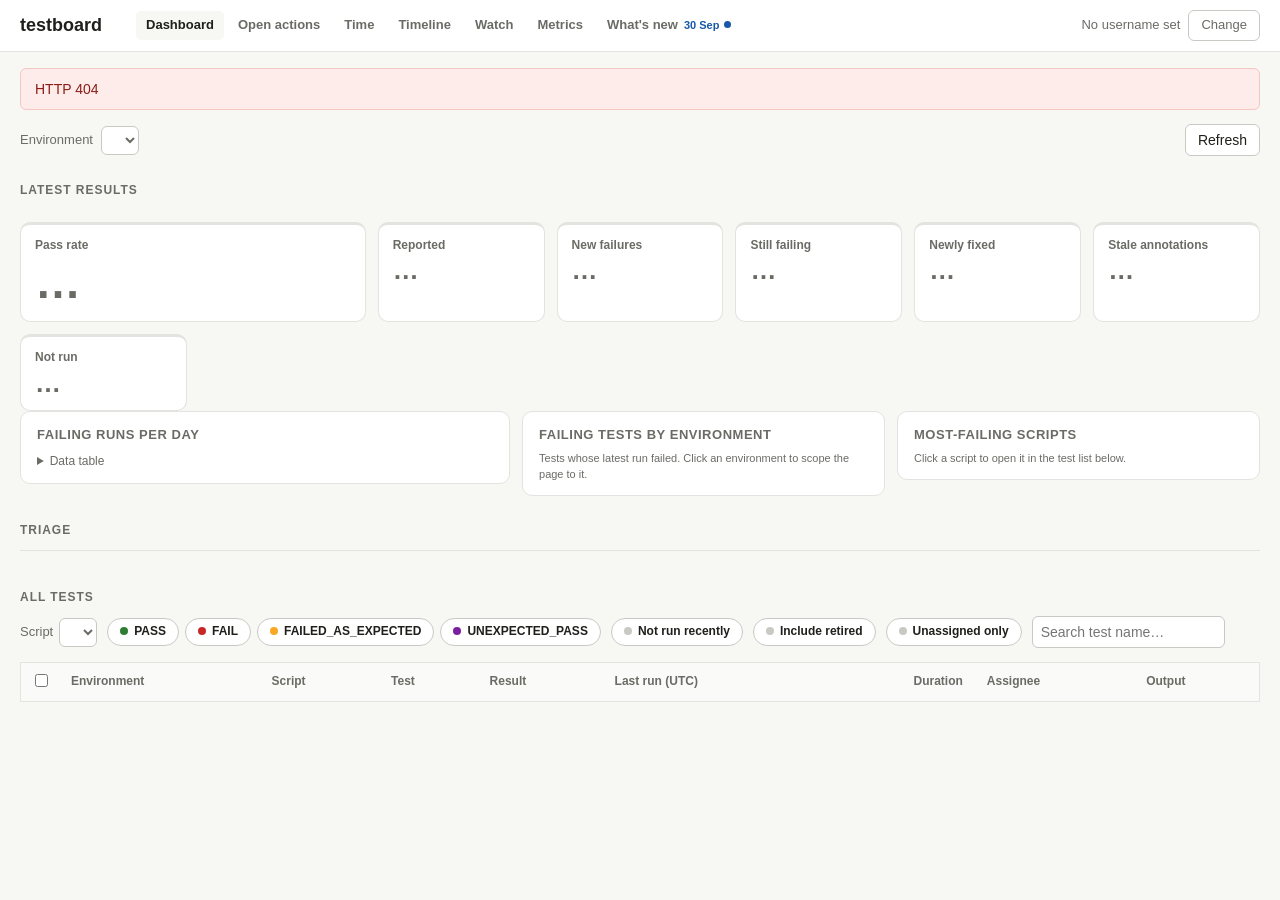
==== static/index.html @ cab3a3a9 "WP-38, part 2: each section of the home page fills in when its own request lands The user, watching " ====
<!DOCTYPE html>
<html lang="en">
<head>
  <meta charset="utf-8">
  <meta name="viewport" content="width=device-width, initial-scale=1">
  <title>testboard — dashboard</title>
  <link rel="icon" href="data:image/svg+xml,%3Csvg%20xmlns='http://www.w3.org/2000/svg'%20viewBox='0%200%2016%2016'%3E%3Crect%20width='16'%20height='16'%20rx='3'%20fill='%232e7d32'/%3E%3Cpath%20d='M4%208.5l3%203%205-6'%20stroke='%23fff'%20stroke-width='2'%20fill='none'%20stroke-linecap='round'%20stroke-linejoin='round'/%3E%3C/svg%3E">
  <link rel="stylesheet" href="style.css">
  <!-- WP-38: every module this page will import, named up
       front so the browser fetches them all at once instead
       of discovering each level as the one before it parses.
       Kept equal to the import graph by
       tests/test_frontend_calls.py::ModulePreloadTest. -->
  <link rel="modulepreload" href="app.js">
  <link rel="modulepreload" href="products.js">
  <link rel="modulepreload" href="streams.js">
  <link rel="modulepreload" href="buildadmin.js">
  <link rel="modulepreload" href="nav.js">
  <link rel="modulepreload" href="api.js">
  <link rel="modulepreload" href="charts.js">
  <link rel="modulepreload" href="compare.js">
  <link rel="modulepreload" href="review.js">
  <link rel="modulepreload" href="selection.js">
  <link rel="modulepreload" href="sorting.js">
  <link rel="modulepreload" href="urls.js">
</head>
<body class="home">
  <header class="site-header">
    <a class="brand" href="index.html">testboard</a>
    <nav class="site-nav">
      <a href="index.html" aria-current="page">Dashboard</a>
      <a href="actions.html">Open actions</a>
      <a href="time.html">Time</a>
      <a href="timeline.html">Timeline</a>
      <a href="watch.html">Watch</a>
      <a href="metrics.html">Metrics</a>
      <a id="nav-whatsnew" href="whatsnew.html">What's new</a>
    </nav>
    <span id="product-switcher" class="product-switcher" data-host-managed
          hidden></span>
    <div id="user-widget" class="user-widget"></div>
  </header>

  <main class="wide">
    <div id="error-banner" class="error-banner" role="alert" hidden></div>

    <!-- Only visible when this page was opened ?stream=<id> (WP-21,
         docs/STREAMS_PLAN.md §3.6) -- absent from the DOM's visible state
         on every mainline visit. -->
    <div id="branch-band" class="branch-band" hidden>
      <span id="branch-band-text"></span>
      <a id="branch-band-back" href="index.html">Back to mainline</a>
    </div>

    <!-- WP-23 (docs/STREAMS_PLAN.md §5.2), un-gated by WP-31: the
         two-tab header for EVERY stream-scoped load (?stream=<id>) --
         app.js's initBranchDashboard() shows it unconditionally there,
         and it stays hidden only when this page is not stream-scoped
         at all. Both tabs always exist; only the DEFAULT selection
         depends on the build's own cadence (or on the URL carrying
         browse filters), and that rule is stated in the caption below
         it, from data. -->
    <div id="branch-tabs" class="tab-row" role="tablist"
         aria-label="Build dashboard view" hidden>
      <button id="branch-tab-own" class="tab" type="button" role="tab">Its own results</button>
      <button id="branch-tab-diff" class="tab" type="button" role="tab">Difference from mainline</button>
    </div>
    <p id="branch-tab-caption" class="muted" hidden></p>

    <!-- F6 (docs/STREAMS_PLAN.md §5.2 "as built"): "Its own results" quick
         links into this branch's own Time/Timeline, populated by
         app.js's activateOwnResultsTab() — needs F7 (those pages could
         not read `stream=` before it). Hidden outright on mainline and
         on the "Difference from …" tab. -->
    <p id="branch-quick-links" class="muted" hidden></p>

    <!-- The one filter row: scopes every section below it. -->
    <section class="toolbar" aria-label="Scope">
      <label id="env-filter-field" class="toolbar-field">Environment
        <select id="filter-environment" aria-label="Environment filter"></select>
      </label>
      <!-- The Build picker (WP-21): hidden by streams.js itself unless
           the current product has at least one branch/build stream --
           the same "container.hidden = true" rule products.js follows
           for a single-product deployment. -->
      <span id="stream-picker" class="stream-picker" hidden></span>
      <span id="refreshed-at" class="muted toolbar-meta"></span>
      <button id="reload-btn" type="button">Refresh</button>
    </section>

    <p id="loading-state" class="empty-state">Loading…</p>

    <!-- ============ Latest results ============
         NOT hidden in the shipped markup (WP-38), unlike every section
         below it: the frame of the page -- its heading and the row of
         tiles, with placeholders -- is on screen the moment the HTML
         parses, before a script has loaded or a request been answered.
         renderStatus() replaces the placeholders in place; a build's
         page (?stream=) hides the whole section synchronously in
         app.js's init(), before its first request, so the frame shows
         there for the time it takes the script to run and no longer.
         The placeholder labels are the real tiles' labels, pinned to
         them by tests/test_frontend_calls.py::FirstPaintTest. The
         three sections below it ship visible for the same reason:
         each fills in when its OWN request lands -- the queue rows and
         the browse page usually before the headline -- and a section
         that appeared only then would push everything under it down.
         -->
    <section id="status-section" aria-labelledby="status-heading">
      <div class="section-head">
        <h2 id="status-heading" class="eyebrow">Latest results</h2>
        <span id="status-meta" class="muted"></span>
      </div>
      <!-- When each environment last reported. They run one after
           another, hours apart, so a single estate-wide figure is just
           the newest of them and says nothing about the one you are
           waiting on. -->
      <p id="env-updated" class="env-updated"></p>
      <div id="stat-tiles" class="tile-row">
        <div class="tile tile-hero tile-skeleton"><span class="tile-label">Pass rate</span><span class="tile-value">…</span></div>
        <div class="tile tile-skeleton"><span class="tile-label">Reported</span><span class="tile-value">…</span></div>
        <div class="tile tile-skeleton"><span class="tile-label">New failures</span><span class="tile-value">…</span></div>
        <div class="tile tile-skeleton"><span class="tile-label">Still failing</span><span class="tile-value">…</span></div>
        <div class="tile tile-skeleton"><span class="tile-label">Newly fixed</span><span class="tile-value">…</span></div>
        <div class="tile tile-skeleton"><span class="tile-label">Stale annotations</span><span class="tile-value">…</span></div>
        <div class="tile tile-skeleton"><span class="tile-label">Not run</span><span class="tile-value">…</span></div>
      </div>
    </section>

    <!-- ============ Charts ============ -->
    <section id="charts-section" aria-label="Charts">
      <div class="chart-grid">
        <div class="card">
          <!-- Per DAY, not per night: a suite can run more than once in
               a day, and this chart counts runs in a calendar day. Open a
               suite's page for its individual executions. -->
          <h3>Failing runs per day</h3>
          <div id="trend-chart"></div>
          <details>
            <summary>Data table</summary>
            <table class="data-table small">
              <thead>
                <tr>
                  <th>Day</th>
                  <th class="num">Failed</th>
                  <th class="num">Unexpected pass</th>
                  <th class="num">Runs</th>
                </tr>
              </thead>
              <tbody id="trend-table-body"></tbody>
            </table>
          </details>
        </div>
        <div class="card">
          <h3>Failing tests by environment</h3>
          <div id="env-chart"></div>
          <p id="env-chart-empty" class="empty-state" hidden>No failing tests. 🎉</p>
          <p class="chart-caption">Tests whose latest run failed. Click an environment to scope the page to it.</p>
        </div>
        <div class="card">
          <h3>Most-failing scripts</h3>
          <div id="scripts-chart"></div>
          <p id="scripts-chart-empty" class="empty-state" hidden>No failing scripts.</p>
          <p class="chart-caption">Click a script to open it in the test list below.</p>
        </div>
      </div>
    </section>

    <!-- ============ Triage queues ============ -->
    <section id="triage-section" aria-labelledby="triage-heading">
      <div class="section-head">
        <h2 id="triage-heading" class="eyebrow">Triage</h2>
        <span id="triage-meta" class="muted"></span>
      </div>
      <div id="queue-tabs" class="tab-row" role="tablist" aria-label="Triage queues"></div>
      <!-- Where every row in a queue has the SAME current result, it is
           stated once here instead of repeating a chip down the page.
           A column of identical values is noise, and noise is what made
           these tables misread in the first place. -->
      <p id="queue-result-note" class="queue-result-note" hidden></p>
      <div id="all-clear" class="all-clear" hidden>
        <span class="all-clear-mark" aria-hidden="true">✓</span>
        <div>
          <strong>All clear.</strong>
          <span class="muted">No new failures, nothing still failing, no stale annotations.</span>
        </div>
      </div>
      <div class="table-wrap">
        <table class="data-table" id="queue-table" hidden>
          <thead><tr id="queue-head-row"></tr></thead>
          <tbody id="queue-body"></tbody>
        </table>
      </div>
      <p id="queue-empty" class="empty-state" hidden></p>
      <p id="queue-cap-note" class="muted cap-note" hidden></p>
    </section>

    <!-- ============ All tests (browse) ============ -->
    <section id="browse-section" aria-labelledby="browse-heading">
      <div class="section-head">
        <h2 id="browse-heading" class="eyebrow">All tests</h2>
        <span id="browse-meta" class="muted"></span>
      </div>
      <div class="filter-row" aria-label="Test list filters">
        <label>Script
          <select id="filter-script"></select>
        </label>
        <div id="result-toggles" class="result-toggles" role="group" aria-label="Filter by result"></div>
        <button id="stale-toggle" class="toggle" type="button" aria-pressed="false">Not run recently</button>
        <button id="retired-toggle" class="toggle" type="button" aria-pressed="false">Include retired</button>
        <!-- F4 (docs/STREAMS_PLAN.md §5.2 "as built"): wired to the
             API's existing include_unassigned/assignee=  filters
             (unassigned=1 on the wire) -- no new endpoint. Doubles as
             the landing spot for a Watch card's "N unassigned failing"
             stat, via ?unassigned=1 read at load. -->
        <button id="unassigned-toggle" class="toggle" type="button" aria-pressed="false">Unassigned only</button>
        <input id="filter-q" type="search" placeholder="Search test name…" autocomplete="off" aria-label="Search test name">
      </div>
      <div class="table-wrap">
        <table class="data-table" id="dashboard-table">
          <thead>
            <tr>
              <th aria-sort="none"><button type="button" class="sort-btn" data-key="environment">Environment<span class="sort-arrow"></span></button></th>
              <th id="product-col-head" class="product-col" hidden>Product</th>
              <th aria-sort="none"><button type="button" class="sort-btn" data-key="script">Script<span class="sort-arrow"></span></button></th>
              <th aria-sort="none"><button type="button" class="sort-btn" data-key="test_name">Test<span class="sort-arrow"></span></button></th>
              <th aria-sort="none"><button type="button" class="sort-btn" data-key="result">Result<span class="sort-arrow"></span></button></th>
              <th aria-sort="none"><button type="button" class="sort-btn" data-key="start_time">Last run (UTC)<span class="sort-arrow"></span></button></th>
              <th aria-sort="none" class="num"><button type="button" class="sort-btn" data-key="duration">Duration<span class="sort-arrow"></span></button></th>
              <th aria-sort="none"><button type="button" class="sort-btn" data-key="assignee">Assignee<span class="sort-arrow"></span></button></th>
              <th>Output</th>
            </tr>
          </thead>
          <tbody id="dashboard-body"></tbody>
        </table>
      </div>
      <p id="empty-state" class="empty-state" hidden>No tests match the current filters.</p>
      <div class="browse-footer">
        <span id="browse-count" class="muted"></span>
        <!-- A column of identical values is noise: when the page is
             scoped to one product, the Product column is dropped and
             this line says so, rather than the absence reading as an
             oversight. -->
        <span id="browse-product-note" class="muted" hidden></span>
        <button id="show-more" type="button" hidden>Show more</button>
      </div>
    </section>

    <!-- ============ Branch/build delta view (WP-21) ============
         Swaps in for every section above when this page is opened
         ?stream=<id>; the sections above are hidden outright, not
         merely emptied — docs/STREAMS_PLAN.md §3.6 calls this a swap,
         not an addition. Hidden (and never fetched) on every mainline
         visit, which is what keeps this feature invisible there. -->
    <section id="delta-section" aria-labelledby="delta-heading" hidden>
      <div class="section-head">
        <h2 id="delta-heading" class="eyebrow">Compare to mainline</h2>
      </div>
      <!-- WP-22 (docs/STREAMS_PLAN.md §4.1): only shown when the scoped
           stream is kind 'build' -- a plain datalist combo, never a
           second navigation control for branches. Hidden by default so
           a branch-scoped page (or one predating this drop's code)
           shows zero visible change. -->
      <p id="compare-to-field" class="muted" hidden>
        <label for="compare-to-input">Compare to</label>
        <input id="compare-to-input" list="compare-to-options" type="text" />
        <datalist id="compare-to-options"></datalist>
      </p>
      <p id="delta-build-framing" class="muted" hidden></p>
      <!-- F5 (docs/STREAMS_PLAN.md §5.2 "as built"; restored WP-25,
           docs/ONE_KIND_PLAN.md fix round): a delta view compared
           against only ONE baseline at a time answers "is this RC
           good" incompletely -- this line names the OTHER canonical
           baseline too (predecessor build when viewing vs mainline,
           mainline when viewing vs a picked build). Lazy: filled in by
           a SECOND request after first paint, never blocks
           delta-tiles/delta-agree/etc. from showing. Hidden outright
           for mainline scope, or a build with no predecessor to name. -->
      <p id="delta-verdict" class="muted" hidden></p>
      <!-- WP-33: states the Environment filter in force on this tab, in
           words, from the server's own echo of what it applied. Hidden
           when the comparison is unfiltered. -->
      <p id="delta-environment-note" class="muted" hidden></p>
      <div id="delta-tiles" class="tile-row"></div>
      <p id="delta-agree" class="muted"></p>
      <p id="delta-coverage" class="muted"></p>
      <p id="delta-baseline" class="muted"></p>
      <!-- WP-23 (docs/STREAMS_PLAN.md §5.2): "of N failing here, M fail
           on <baseline> too" -- drift framing built from data, never a
           "commits behind" line (not knowable, not built). -->
      <p id="delta-drift" class="muted" hidden></p>
      <p id="delta-stale-warning" class="empty-state" hidden></p>
      <div id="delta-tabs" class="tab-row" role="tablist" aria-label="Comparison categories"></div>
      <!-- WP-35: how many of the rows listed have a comment posted
           from this build. Counted from the rows on the page. -->
      <p id="delta-commented" class="muted" hidden></p>
      <div class="table-wrap">
        <table class="data-table" id="delta-table">
          <thead>
            <tr>
              <th>Test</th>
              <th id="delta-col-baseline">Mainline</th>
              <th id="delta-col-stream">This build</th>
              <th id="delta-col-comment">Comment on this build</th>
              <th>Assignee</th>
              <th>Output</th>
            </tr>
          </thead>
          <tbody id="delta-body"></tbody>
        </table>
      </div>
      <p id="delta-empty" class="empty-state" hidden></p>
      <button id="delta-show-more" type="button" hidden>Show more</button>
    </section>

    <!-- ============ Delete a build's results (WP-34) ============
         Hidden in the shipped markup; buildadmin.js shows it only on a
         page opened ?stream=<id>, collapsed, and fetches nothing until
         it is opened. Below both of a build's tabs, on purpose: it is
         the last thing on the page, not one of the things the page is
         for. -->
    <details id="build-admin" class="charts-details build-admin" hidden>
      <summary class="charts-summary">Delete results from this build…</summary>
      <div class="build-admin-body">
        <p id="build-admin-intro" class="muted"></p>
        <div class="table-wrap">
          <table class="data-table small" id="build-admin-table" hidden>
            <thead>
              <tr>
                <th>Environment</th>
                <th>Tests</th>
                <th>Runs</th>
                <th>Last ran</th>
                <th></th>
              </tr>
            </thead>
            <tbody id="build-admin-rows"></tbody>
          </table>
        </div>
        <div id="build-admin-form" class="build-admin-form" hidden>
          <p id="build-admin-target" class="build-admin-target"></p>
          <p id="build-admin-consequence" class="muted"></p>
          <label class="build-admin-field">Why is this being deleted?
            <input id="build-admin-reason" type="text" autocomplete="off">
          </label>
          <label class="build-admin-field">
            <span id="build-admin-confirm-label"></span>
            <input id="build-admin-confirm" type="text" autocomplete="off"
                   spellcheck="false">
          </label>
          <div class="build-admin-actions">
            <button id="build-admin-delete" type="button"
                    class="build-admin-delete" disabled>Delete</button>
            <button id="build-admin-cancel" type="button">Cancel</button>
          </div>
        </div>
        <p id="build-admin-status" class="muted" role="status" hidden></p>
        <a id="build-admin-back" href="index.html" hidden>Back to mainline</a>
      </div>
    </details>
  </main>

  <script type="module" src="app.js"></script>
  <script type="module" src="products.js"></script>
  <script type="module" src="streams.js"></script>
  <script type="module" src="buildadmin.js"></script>
  <script type="module" src="nav.js"></script>
</body>
</html>
---- static/style.css ----
/* testboard — shared stylesheet. Clean light theme, system font stack, no external assets. */

:root {
  --c-pass: #2e7d32;
  --c-fail: #c62828;
  --c-fae: #f9a825;
  --c-up: #7b1fa2;
  --ink: #1f1f1c;
  --muted: #6b6b66;
  --border: #e3e3df;
  --surface: #f7f7f4;   /* page plane */
  --card: #ffffff;      /* card surface */
  --grid: #e5e4de;      /* hairline gridlines */
  --axis-ink: #8b8983;  /* axis tick text */
  --good-text: #1d6b21; /* delta-good text (darker than the pass mark) */
  --accent-link: #1758a8;
}

* { box-sizing: border-box; }

[hidden] { display: none !important; }

html, body {
  margin: 0;
  padding: 0;
}

body {
  font-family: -apple-system, BlinkMacSystemFont, "Segoe UI", Roboto,
    "Helvetica Neue", Arial, sans-serif;
  font-size: 14px;
  line-height: 1.45;
  color: var(--ink);
  background: var(--surface);
}

/* ---------- Header ---------- */

.site-header {
  display: flex;
  align-items: center;
  justify-content: space-between;
  gap: 16px;
  padding: 10px 20px;
  background: var(--card);
  border-bottom: 1px solid var(--border);
}

.brand {
  font-size: 18px;
  font-weight: 700;
  color: var(--ink);
  text-decoration: none;
}

.user-widget {
  display: flex;
  align-items: center;
  gap: 8px;
  color: var(--muted);
  font-size: 13px;
}

.user-widget strong { color: var(--ink); }

main {
  max-width: 1100px;
  margin: 0 auto;
  padding: 16px 20px 48px;
}

h1 { font-size: 22px; margin: 0 0 4px; }
h2 { font-size: 17px; margin: 28px 0 10px; }
h3 { font-size: 13px; margin: 0 0 6px; color: var(--muted); font-weight: 600; text-transform: uppercase; letter-spacing: 0.04em; }

.muted { color: var(--muted); }

a { color: #1758a8; }

/* ---------- Buttons & inputs ---------- */

button, select, input[type="search"], textarea {
  font: inherit;
  color: inherit;
}

button {
  background: var(--card);
  border: 1px solid #c9c9c4;
  border-radius: 6px;
  padding: 5px 12px;
  cursor: pointer;
}

button:hover { background: #f2f2ef; }

button.linkish {
  border: none;
  background: none;
  padding: 0;
  color: #1758a8;
  text-decoration: underline;
  cursor: pointer;
}

button.linkish:hover { background: none; color: #0d3f7c; }

/* The app's one primary-action button (Watchlist's "Add card" — the
   control that decides what gets added, not one that acts on
   something already on screen). Generic on purpose, same radius/
   padding as the plain `button` rule above, only the fill changes —
   but used on that one toolbar for now; a page full of blue buttons
   would drown the one that matters. */
button.btn-primary {
  background: var(--accent-link);
  border-color: var(--accent-link);
  color: #fff;
  font-weight: 600;
}

button.btn-primary:hover { background: #124a86; border-color: #124a86; }

select, input[type="search"], input[type="text"], textarea {
  background: var(--card);
  border: 1px solid #c9c9c4;
  border-radius: 6px;
  padding: 5px 8px;
  font: inherit;
}

textarea {
  width: 100%;
  min-height: 70px;
  resize: vertical;
}

/* ---------- Error banner & empty states ---------- */

.error-banner {
  background: #fdecea;
  color: #8c1d18;
  border: 1px solid #f5c6c2;
  border-radius: 6px;
  padding: 10px 14px;
  margin: 0 0 14px;
}

.empty-state {
  color: var(--muted);
  font-style: italic;
  padding: 14px 4px;
}

/* ---------- Summary chips ---------- */

.chip-row {
  display: flex;
  flex-wrap: wrap;
  gap: 8px;
  margin: 0 0 14px;
}

.chip {
  display: inline-block;
  border-radius: 999px;
  padding: 3px 12px;
  font-size: 12px;
  font-weight: 600;
  background: #ececea;
  color: var(--ink);
}

/* Result colors apply to chips and to active toggles only (marker classes elsewhere). */
.chip.result-pass,
.toggle.result-pass[aria-pressed="true"] { background: var(--c-pass); color: #fff; border-color: transparent; }

.chip.result-fail,
.toggle.result-fail[aria-pressed="true"] { background: var(--c-fail); color: #fff; border-color: transparent; }

.chip.result-failed-as-expected,
.toggle.result-failed-as-expected[aria-pressed="true"] { background: var(--c-fae); color: #3d2f00; border-color: transparent; }

.chip.result-unexpected-pass,
.toggle.result-unexpected-pass[aria-pressed="true"] { background: var(--c-up); color: #fff; border-color: transparent; }

/* ---------- Filters ---------- */

.filter-row {
  display: flex;
  flex-wrap: wrap;
  align-items: center;
  gap: 10px;
  margin: 0 0 14px;
}

.filter-row label {
  display: flex;
  align-items: center;
  gap: 6px;
  color: var(--muted);
  font-size: 13px;
}

.result-toggles {
  display: flex;
  flex-wrap: wrap;
  gap: 6px;
}

.toggle {
  border-radius: 999px;
  padding: 4px 12px;
  font-size: 12px;
  font-weight: 600;
}

.toggle::before {
  content: "";
  display: inline-block;
  width: 8px;
  height: 8px;
  border-radius: 50%;
  margin-right: 6px;
  background: #c9c9c4;
}

.toggle.result-pass::before { background: var(--c-pass); }
.toggle.result-fail::before { background: var(--c-fail); }
.toggle.result-failed-as-expected::before { background: var(--c-fae); }
.toggle.result-unexpected-pass::before { background: var(--c-up); }

.toggle[aria-pressed="true"]::before { background: rgba(255, 255, 255, 0.85); }
.toggle.result-failed-as-expected[aria-pressed="true"]::before { background: rgba(0, 0, 0, 0.45); }

/* ---------- Tables ---------- */

.table-wrap { overflow-x: auto; }

.data-table {
  width: 100%;
  border-collapse: collapse;
  background: var(--card);
  border: 1px solid var(--border);
  border-radius: 8px;
}

.data-table th,
.data-table td {
  text-align: left;
  padding: 8px 10px;
  border-bottom: 1px solid #efefec;
  white-space: nowrap;
}

.data-table td.wrap { white-space: normal; }

.data-table tbody tr:last-child td { border-bottom: none; }

.data-table tbody tr:hover { background: #f7f7f4; }

.data-table th {
  font-size: 12px;
  color: var(--muted);
  border-bottom: 1px solid var(--border);
  background: #fafaf8;
}

.data-table.small th, .data-table.small td { padding: 4px 8px; font-size: 12px; }

.data-table td.num, .data-table th.num { text-align: right; font-variant-numeric: tabular-nums; }

.sort-btn {
  border: none;
  background: none;
  padding: 0;
  font-size: 12px;
  font-weight: 600;
  color: var(--muted);
  cursor: pointer;
}

.sort-btn:hover { background: none; color: var(--ink); }

.sort-arrow { margin-left: 4px; color: var(--ink); }

/* Row accent: a thin colored inset on the latest-result rows. */
tr.result-pass { box-shadow: inset 3px 0 0 var(--c-pass); }
tr.result-fail { box-shadow: inset 3px 0 0 var(--c-fail); }
tr.result-failed-as-expected { box-shadow: inset 3px 0 0 var(--c-fae); }
tr.result-unexpected-pass { box-shadow: inset 3px 0 0 var(--c-up); }

/* ---------- Detail page ---------- */

.identity-line { margin: 0 0 8px; }

.assignee-box {
  display: flex;
  align-items: center;
  gap: 8px;
  margin: 10px 0;
}

.latest-run {
  display: flex;
  align-items: center;
  flex-wrap: wrap;
  gap: 8px;
  margin: 10px 0 0;
}

.cards {
  display: flex;
  flex-wrap: wrap;
  gap: 12px;
  margin: 0 0 12px;
}

.card {
  background: var(--card);
  border: 1px solid var(--border);
  border-radius: 8px;
  padding: 12px 16px;
  flex: 1 1 220px;
  min-width: 0;
}

.card .big {
  font-size: 20px;
  font-weight: 600;
  margin: 2px 0;
}

.chart-card { max-width: 460px; }

.chart-card svg {
  display: block;
  width: 100%;
  max-width: 400px;
  height: auto;
}

.chart-caption {
  font-size: 11px;
  color: var(--muted);
  margin: 6px 0 0;
}

details summary { cursor: pointer; color: var(--muted); font-size: 12px; margin-top: 8px; }

/* ---------- Run output ---------- */

pre.output {
  background: #f4f4f1;
  border: 1px solid var(--border);
  border-radius: 6px;
  padding: 10px 12px;
  margin: 6px 0;
  max-height: 420px;
  overflow: auto;
  white-space: pre-wrap;
  word-break: break-word;
  font-family: ui-monospace, SFMono-Regular, Consolas, "Liberation Mono", Menlo, monospace;
  font-size: 12px;
}

#load-more { margin: 12px 0; }

/* ---------- Comments ---------- */

.comment {
  border-bottom: 1px solid #efefec;
  padding: 10px 4px;
}

.comment-head { font-size: 12px; color: var(--muted); margin: 0 0 4px; }

.comment-head strong { color: var(--ink); }

.comment-body { white-space: pre-wrap; word-break: break-word; }

#comment-form { margin-top: 14px; max-width: 640px; }

#comment-form button { margin-top: 8px; }

/* ==================================================================
   Home screen (triage dashboard)
   ================================================================== */

main.wide { max-width: 1340px; }

/* On a wide monitor, stop capping the table pages at a width narrower
   than the screen. Long test names do not wrap (nowrap keeps a row one
   line), so Open actions overflowed into an internal scrollbar while
   several hundred pixels of desktop sat empty either side — the reader
   scrolls a table inside a page that has room for it.
   Written as a media query rather than min(): plain CSS3, and the
   target browsers are whatever is on the RHEL desktops. */
@media (min-width: 1500px) {
  main.wide { max-width: 96vw; }
}

.is-loading {
  opacity: 0.55;
  pointer-events: none;
  transition: opacity 0.15s ease;
}

/* ---------- Toolbar (the one filter row) ---------- */

.toolbar {
  display: flex;
  align-items: center;
  flex-wrap: wrap;
  gap: 12px;
  margin: 2px 0 18px;
}

.toolbar-field {
  display: flex;
  align-items: center;
  gap: 8px;
  color: var(--muted);
  font-size: 13px;
}

.toolbar-meta { margin-left: auto; font-size: 12px; }

/* ---------- Section headers ---------- */

.section-head {
  display: flex;
  align-items: baseline;
  gap: 12px;
  margin: 26px 0 10px;
}

.section-head .muted { font-size: 12px; }

h2.eyebrow {
  font-size: 12px;
  font-weight: 700;
  letter-spacing: 0.08em;
  text-transform: uppercase;
  color: var(--muted);
  margin: 0;
}

/* ---------- KPI tiles ---------- */

.tile-row {
  display: grid;
  grid-template-columns: repeat(auto-fit, minmax(150px, 1fr));
  gap: 12px;
  align-items: stretch;
}

.tile {
  display: flex;
  flex-direction: column;
  align-items: flex-start;
  gap: 2px;
  background: var(--card);
  border: 1px solid var(--border);
  border-top: 3px solid var(--border);
  border-radius: 10px;
  padding: 12px 14px 12px;
  min-width: 0;
  text-align: left;
  font: inherit;
  color: inherit;
}

button.tile { cursor: pointer; }

button.tile:hover {
  background: var(--card);
  border-color: #cfcec9;
  box-shadow: 0 2px 8px rgba(31, 31, 28, 0.07);
}

button.tile:focus-visible {
  outline: 2px solid var(--accent-link);
  outline-offset: 2px;
}

.tile-hero { grid-column: span 2; }

.tile-label {
  font-size: 12px;
  font-weight: 600;
  color: var(--muted);
}

.tile-value {
  font-size: 26px;
  font-weight: 650;
  line-height: 1.15;
  color: var(--ink);
}

.tile-hero .tile-value { font-size: 46px; font-weight: 700; }

.tile-sub { font-size: 12px; color: var(--muted); }

.tile-delta { font-size: 12px; font-weight: 600; margin-top: 2px; }

.delta-bad { color: var(--c-fail); }
.delta-good { color: var(--good-text); }
.delta-flat { color: var(--muted); }

/* Accent = the thin top border; values stay in ink. */
.tile.accent-fail { border-top-color: var(--c-fail); }
.tile.accent-fail-soft { border-top-color: #e39a9a; }
.tile.accent-pass { border-top-color: var(--c-pass); }
.tile.accent-up { border-top-color: var(--c-up); }
.tile.accent-warn { border-top-color: var(--c-fae); }
.tile.accent-zero { border-top-color: var(--border); }

/* The placeholders index.html ships in the tile row (WP-38): the frame
   of the page before its numbers arrive. Same size as the tiles that
   replace them, so nothing moves when they do. */
.tile-skeleton { border-top-color: var(--border); }
.tile-skeleton .tile-value { color: var(--muted); }

/* ---------- Chart cards ---------- */

.chart-grid {
  display: grid;
  grid-template-columns: repeat(auto-fit, minmax(320px, 1fr));
  gap: 12px;
  align-items: start;
}

@media (min-width: 1100px) {
  /* The trend earns the widest slot; the two bar cards share the rest. */
  .chart-grid { grid-template-columns: 1.35fr 1fr 1fr; }
}

.chart-grid .card { padding: 14px 16px 12px; border-radius: 10px; }

#trend-chart svg {
  display: block;
  width: 100%;
  height: auto;
}

.chart-legend {
  display: flex;
  gap: 14px;
  margin: 2px 0 8px;
}

.legend-item {
  display: inline-flex;
  align-items: center;
  gap: 6px;
  font-size: 12px;
  color: var(--muted);
}

.legend-swatch,
.swatch {
  display: inline-block;
  width: 10px;
  height: 10px;
  border-radius: 3px;
}

.swatch-fail, .legend-swatch.swatch-fail { background: var(--c-fail); }
.swatch-up, .legend-swatch.swatch-up { background: var(--c-up); }
.swatch-pass, .legend-swatch.swatch-pass { background: var(--c-pass); }
.swatch-fae, .legend-swatch.swatch-fae { background: var(--c-fae); }

.seg-fail { fill: var(--c-fail); }
.seg-up { fill: var(--c-up); }
.seg-pass { fill: var(--c-pass); }
.seg-fae { fill: var(--c-fae); }

.trend-band.is-hover .seg { filter: brightness(1.18); }

.chart-gridline { stroke: var(--grid); stroke-width: 1; }
.chart-axisline { stroke: #cfcec7; stroke-width: 1; }

.chart-tick {
  fill: var(--axis-ink);
  font-size: 10px;
  font-variant-numeric: tabular-nums;
}

.band-hit {
  fill: transparent;
  cursor: default;
}

.band-hit:focus-visible {
  outline: none;
  stroke: var(--accent-link);
  stroke-width: 2;
}

/* ---------- Horizontal bar rows (env / scripts) ---------- */

.bar-row {
  display: grid;
  grid-template-columns: minmax(90px, 42%) 1fr 52px;
  align-items: center;
  gap: 10px;
  width: 100%;
  padding: 5px 4px;
  border: none;
  border-radius: 6px;
  background: none;
  font: inherit;
  color: inherit;
  text-align: left;
}

button.bar-row { cursor: pointer; }

button.bar-row:hover { background: #f4f4f0; }

button.bar-row:focus-visible {
  outline: 2px solid var(--accent-link);
  outline-offset: 1px;
}

.bar-labels {
  display: flex;
  flex-direction: column;
  min-width: 0;
}

.bar-label {
  font-size: 13px;
  color: var(--ink);
  white-space: nowrap;
  overflow: hidden;
  text-overflow: ellipsis;
}

.bar-sublabel {
  font-size: 11px;
  color: var(--muted);
  white-space: nowrap;
  overflow: hidden;
  text-overflow: ellipsis;
}

.bar-track {
  height: 12px;
  background: #f1f0ec;
  border-radius: 0 4px 4px 0;
  overflow: hidden;
}

.bar-fill {
  height: 100%;
  border-radius: 0 4px 4px 0;  /* rounded data-end, square baseline */
}

.fill-fail { background: var(--c-fail); }

.bar-value {
  font-size: 12px;
  font-weight: 600;
  color: var(--ink);
  text-align: right;
  font-variant-numeric: tabular-nums;
}

/* ---------- Chart tooltip ---------- */

.chart-tooltip {
  position: fixed;
  z-index: 40;
  pointer-events: none;
  background: var(--card);
  border: 1px solid var(--border);
  border-radius: 8px;
  box-shadow: 0 4px 14px rgba(31, 31, 28, 0.13);
  padding: 8px 10px;
  font-size: 12px;
  max-width: 280px;
}

.tt-title { font-weight: 650; margin-bottom: 4px; }

.tt-row {
  display: flex;
  align-items: center;
  gap: 6px;
  padding: 1px 0;
}

.tt-key {
  display: inline-block;
  width: 10px;
  height: 3px;
  border-radius: 2px;
  background: #c9c9c4;
}

.tt-key.swatch-fail { background: var(--c-fail); }
.tt-key.swatch-up { background: var(--c-up); }
.tt-key.swatch-pass { background: var(--c-pass); }
.tt-key.swatch-fae { background: var(--c-fae); }

.tt-value {
  font-weight: 650;
  color: var(--ink);
  min-width: 2.5em;
  text-align: right;
  font-variant-numeric: tabular-nums;
}

.tt-label { color: var(--muted); }

/* ---------- Triage tabs & queues ---------- */

.tab-row {
  display: flex;
  flex-wrap: wrap;
  gap: 2px;
  border-bottom: 1px solid var(--border);
  margin: 0 0 12px;
}

.tab {
  display: inline-flex;
  align-items: center;
  gap: 7px;
  border: none;
  background: none;
  border-radius: 6px 6px 0 0;
  padding: 8px 12px;
  margin-bottom: -1px;
  font-size: 13px;
  color: var(--muted);
  border-bottom: 2px solid transparent;
  cursor: pointer;
}

.tab:hover { background: #f2f2ee; color: var(--ink); }

.tab[aria-selected="true"] {
  color: var(--ink);
  font-weight: 600;
  border-bottom-color: var(--ink);
}

.tab-count {
  display: inline-block;
  min-width: 20px;
  text-align: center;
  border-radius: 999px;
  padding: 1px 7px;
  font-size: 11px;
  font-weight: 700;
  background: #ececea;
  color: var(--ink);
}

.tab-count-hot { background: var(--c-fail); color: #fff; }

.row-sub {
  display: block;
  font-size: 11px;
  color: var(--muted);
  margin-top: 1px;
}

.reason-cell {
  max-width: 340px;
  overflow: hidden;
  text-overflow: ellipsis;
  white-space: nowrap;
}

.take-btn {
  font-size: 12px;
  padding: 3px 10px;
  border-radius: 999px;
}

.cap-note { font-size: 12px; margin: 8px 2px 0; }

.all-clear {
  display: flex;
  align-items: center;
  gap: 12px;
  background: #f0f7f0;
  border: 1px solid #d4e6d4;
  border-radius: 10px;
  padding: 14px 16px;
  margin: 0 0 12px;
}

.all-clear-mark {
  display: inline-flex;
  align-items: center;
  justify-content: center;
  width: 28px;
  height: 28px;
  border-radius: 50%;
  background: var(--c-pass);
  color: #fff;
  font-weight: 700;
}

/* ---------- Browse footer ---------- */

.browse-footer {
  display: flex;
  align-items: center;
  gap: 14px;
  margin: 10px 0 0;
}

.browse-footer .muted { font-size: 12px; }

/* Plain-toggle (Not run recently) active state. */
.toggle[aria-pressed="true"]:not(.result-pass):not(.result-fail):not(.result-failed-as-expected):not(.result-unexpected-pass) {
  background: var(--ink);
  color: #fff;
  border-color: transparent;
}

/* ---------------- header navigation ---------------- */

.site-nav {
  display: flex;
  gap: 4px;
  margin-left: 18px;
  flex: 1 1 auto;
}

.site-nav a {
  font-size: 13px;
  font-weight: 600;
  padding: 5px 10px;
  border-radius: 5px;
  color: var(--muted);
  text-decoration: none;
}

.site-nav a:hover { background: var(--surface); color: var(--ink); }

.site-nav a[aria-current="page"] {
  color: var(--ink);
  background: var(--surface);
}

/* ---------------- open-actions view ---------------- */

.owner-filters {
  display: flex;
  flex-wrap: wrap;
  gap: 6px;
  margin: 0 0 4px;
}

.owner-chip {
  font: inherit;
  font-size: 12px;
  font-weight: 600;
  padding: 5px 12px;
  border: 1px solid var(--grid);
  border-radius: 999px;
  background: #fff;
  color: var(--ink);
  cursor: pointer;
}

.owner-chip:hover { background: var(--surface); }

.owner-chip[aria-pressed="true"] {
  background: var(--ink);
  border-color: transparent;
  color: #fff;
}

.comment-cell { max-width: 420px; }

.comment-text {
  display: block;
  overflow: hidden;
  text-overflow: ellipsis;
  display: -webkit-box;
  -webkit-line-clamp: 2;
  -webkit-box-orient: vertical;
}

.toolbar-spacer { flex: 1 1 auto; }

/* ---------------- suite (script) history ---------------- */

/* The executions chart is the page's hero figure, so it uses the full
   card width rather than the narrow home-screen sizing. */
#executions-chart {
  max-width: 900px;
}

#executions-chart svg {
  display: block;
  width: 100%;
  max-width: 900px;
  height: auto;
}

#executions-section .chart-card {
  max-width: none;
  padding: 14px 16px 10px;
  background: var(--card);
  border: 1px solid var(--grid);
  border-radius: 10px;
  margin: 0 0 14px;
}

/* ---------------- known-failure annotation ---------------- */

/* Reads as an annotation on the result, not as an error of its own. */
.known-failure {
  display: flex;
  align-items: baseline;
  gap: 10px;
  margin: 10px 0 0;
  padding: 9px 12px;
  border: 1px solid #e6d9b8;
  border-left: 3px solid #b8860b;
  border-radius: 6px;
  background: #fdf8ec;
}

.kf-label {
  font-size: 11px;
  font-weight: 700;
  text-transform: uppercase;
  letter-spacing: 0.04em;
  color: #8a6512;
  white-space: nowrap;
}

.kf-reason { font-size: 13px; color: var(--ink); }

/* ---------------- inline assignment ---------------- */

.assignee-cell {
  display: flex;
  align-items: center;
  gap: 6px;
  white-space: nowrap;
}

.assignee-select {
  font: inherit;
  font-size: 12px;
  padding: 3px 6px;
  max-width: 130px;
  border: 1px solid var(--grid);
  border-radius: 5px;
  background: #fff;
  color: var(--ink);
  cursor: pointer;
}

.assignee-select:hover { border-color: var(--accent-link); }

/* Unowned work should look unowned. */
.assignee-select.is-unassigned { color: var(--muted); }

.assignee-select:disabled { opacity: 0.6; cursor: progress; }

/* Count that follows a result chip in a breakdown cell. */
.chip-count {
  margin: 0 12px 0 5px;
  font-size: 12px;
  font-variant-numeric: tabular-nums;
  color: var(--muted);
}

/* A count in running text that is also a way in. */
.link-btn {
  font: inherit;
  padding: 0;
  border: 0;
  background: none;
  color: var(--accent-link);
  text-decoration: underline;
  cursor: pointer;
}

/* ---------------- discussion (test detail) ---------------- */

/* The comment box leads the section rather than trailing it, so posting
   is a visible affordance instead of something found by scrolling. */
.comment-form {
  display: flex;
  gap: 10px;
  align-items: flex-start;
  margin: 0 0 14px;
}

.comment-form textarea {
  flex: 1 1 auto;
  min-height: 44px;
  font: inherit;
  font-size: 13px;
  padding: 8px 10px;
  border: 1px solid var(--grid);
  border-radius: 6px;
  background: #fff;
  color: var(--ink);
  resize: vertical;
}

.comment-form button {
  font: inherit;
  font-size: 13px;
  font-weight: 600;
  padding: 9px 16px;
  border: 1px solid var(--accent-link);
  border-radius: 6px;
  background: var(--accent-link);
  color: #fff;
  cursor: pointer;
  white-space: nowrap;
}

.comment-form button:hover { filter: brightness(1.08); }

@media (max-width: 720px) {
  .comment-form { flex-direction: column; align-items: stretch; }
}

/* ---------------- inline review panel (triage) ---------------- */

/* The way into a run's output. It is the primary action in the row, so
   it reads as a button rather than a disclosure arrow — a small triangle
   is not something a first-time user goes looking for. */
.review-btn {
  font: inherit;
  font-size: 12px;
  font-weight: 600;
  padding: 4px 12px;
  border: 1px solid var(--accent-link);
  border-radius: 5px;
  background: #fff;
  color: var(--accent-link);
  cursor: pointer;
  white-space: nowrap;
}

.review-btn:hover { background: #eef4fc; }

.review-btn[aria-expanded="true"] {
  background: var(--accent-link);
  border-color: var(--accent-link);
  color: #fff;
}

.review-cell { text-align: right; white-space: nowrap; }

.review-row > td {
  padding: 0;
  background: var(--surface);
  border-bottom: 1px solid var(--grid);
}

.review-panel { padding: 14px 16px 16px; }

.review-head {
  display: flex;
  align-items: baseline;
  justify-content: space-between;
  gap: 16px;
  margin-bottom: 8px;
}

.review-title {
  font-size: 12px;
  font-weight: 600;
  text-transform: uppercase;
  letter-spacing: 0.04em;
  color: var(--muted);
}

.review-output {
  margin: 0;
  padding: 10px 12px;
  max-height: 340px;
  overflow: auto;
  background: #fbfbf9;
  border: 1px solid var(--grid);
  border-radius: 6px;
  font-family: ui-monospace, SFMono-Regular, Menlo, Consolas, monospace;
  font-size: 12px;
  line-height: 1.5;
  white-space: pre-wrap;
  word-break: break-word;
}

.review-note { margin: 0 0 6px; font-size: 12px; color: var(--muted); }

.review-actions {
  display: flex;
  flex-wrap: wrap;
  gap: 10px 22px;
  margin-top: 12px;
  padding-top: 12px;
  border-top: 1px solid var(--grid);
}

.review-group {
  display: flex;
  align-items: center;
  gap: 8px;
}

.review-group-wide { flex: 1 1 320px; }

.review-label {
  font-size: 12px;
  font-weight: 600;
  color: var(--muted);
  white-space: nowrap;
}

.review-select,
.review-input {
  font: inherit;
  font-size: 13px;
  padding: 5px 8px;
  border: 1px solid var(--grid);
  border-radius: 5px;
  background: #fff;
  color: var(--ink);
}

.review-input { flex: 1 1 auto; min-width: 0; }

.review-actions button {
  font: inherit;
  font-size: 12px;
  font-weight: 600;
  padding: 5px 12px;
  border: 1px solid var(--grid);
  border-radius: 5px;
  background: #fff;
  color: var(--ink);
  cursor: pointer;
  white-space: nowrap;
}

.review-actions button:hover { background: var(--surface); }
.review-actions button:disabled { opacity: 0.5; cursor: default; }

.review-actions .primary-btn {
  border-color: var(--accent-link);
  color: var(--accent-link);
}

/* Retiring a test is a deliberate, recorded decision — styled as one. */
.review-actions .danger-btn {
  border-color: #c62828;
  color: #c62828;
}

.review-actions .danger-btn:hover { background: #fdeeee; }

@media (max-width: 720px) {
  .tile-hero { grid-column: span 1; }
  .tile-hero .tile-value { font-size: 34px; }
  .review-actions { flex-direction: column; align-items: stretch; }
}

/* ---------------- test detail: collapsible charts ---------------- */

/* Analytics charts are the "dig deeper" view. Open by default they push
   the discussion below the fold, so they collapse — and when opened they
   use the full width for two charts rather than one narrow one. */
.charts-details {
  margin: 12px 0 0;
  border: 1px solid var(--grid);
  border-radius: 8px;
  background: var(--card);
}

.charts-summary {
  padding: 10px 14px;
  font-size: 13px;
  font-weight: 600;
  color: var(--ink);
  cursor: pointer;
  list-style: none;
}

.charts-summary::-webkit-details-marker { display: none; }

.charts-summary::before {
  content: "▸ ";
  color: var(--muted);
}

.charts-details[open] > .charts-summary::before { content: "▾ "; }

.charts-summary:hover { background: var(--surface); }

.detail-chart-grid {
  display: grid;
  grid-template-columns: repeat(auto-fit, minmax(340px, 1fr));
  gap: 14px;
  padding: 0 14px 14px;
}

/* Inside the grid the cards are already framed by the details box. */
.detail-chart-grid .chart-card {
  max-width: none;
  margin: 0;
}

.detail-chart-grid .chart-card svg { max-width: none; }

/* ==========================================================================
   Round 1 additions (see docs/UPGRADE_PLAN.md)
   ========================================================================== */

/* ---------- Ghost chip: a result that is NOT the current one ----------
 *
 * Triage rows were reported as misleading, and they were: the previous
 * result was drawn as a solid, saturated chip while the CURRENT result
 * showed only as a 3px stripe on the row edge. The loudest thing in the
 * row was the wrong value — and it is wrong in the worst direction both
 * times, because a new failure's previous result is usually PASS and a
 * fixed test's previous result is FAIL.
 *
 * So a superseded result keeps its colour (it still has to be readable
 * at a glance) but gives up its fill. Solid means "this is true now";
 * outlined means "this was true before". Do not simplify this back into
 * a plain .chip — the distinction is the entire point.
 *
 * The text label stays in both cases: colour is never the only carrier.
 */
.chip.chip-ghost {
  background: transparent;
  color: var(--muted);
  border: 1px solid var(--border);
  padding: 2px 11px;   /* 1px less, so the border does not change the size */
  font-weight: 500;
}

.chip.chip-ghost.result-pass { border-color: var(--c-pass); color: var(--c-pass); }
.chip.chip-ghost.result-fail { border-color: var(--c-fail); color: var(--c-fail); }
.chip.chip-ghost.result-failed-as-expected { border-color: var(--c-fae); color: #8a6d00; }
.chip.chip-ghost.result-unexpected-pass { border-color: var(--c-up); color: var(--c-up); }

/* The arrow between a previous and current result. Muted on purpose:
   it is punctuation, not data. */
.chip-transition {
  display: inline-flex;
  align-items: center;
  gap: 6px;
}

.chip-transition .transition-arrow {
  color: var(--muted);
  font-size: 12px;
}

/* ---------- Manage people (open actions) ---------- */

#people-section {
  margin-top: 28px;
}

#people-heading {
  cursor: pointer;
  font-size: 13px;
  font-weight: 600;
  color: var(--muted);
  text-transform: uppercase;
  letter-spacing: 0.04em;
}

.people-note {
  max-width: 62ch;
  margin: 10px 0 14px;
  font-size: 13px;
  line-height: 1.5;
}

.envs-bulk-assign {
  display: flex;
  align-items: center;
  flex-wrap: wrap;
  gap: 8px;
  margin: 4px 0 14px;
  font-size: 13px;
}

.envs-bulk-assign input[type="text"] { width: 160px; }

#people-table tr.is-inactive td:first-child {
  color: var(--muted);
  text-decoration: line-through;
}

/* Stated once above a queue whose rows all share a result (see
   QUEUE_INVARIANT_RESULT in app.js). */
.queue-result-note {
  display: flex;
  align-items: center;
  gap: 10px;
  margin: 0 0 12px;
  font-size: 13px;
  color: var(--muted);
}

/* ---------- Time drill-down (time.html) ---------- */

/* ONE hue, and deliberately not from the result palette: this is
   magnitude, not status. Reusing the pass/fail colours here would have
   people reading "red = bad" into a bar that only means "slow". */
.bar-fill.fill-time { background: #3d6b8e; }

.time-scope { margin: 0 0 14px; }

.time-card { max-width: none; }

.time-total {
  margin: 0 0 16px;
  font-size: 22px;
  font-weight: 600;
  color: var(--ink);
}

.breadcrumb {
  display: flex;
  flex-wrap: wrap;
  align-items: center;
  gap: 6px;
  margin: 0 0 16px;
  font-size: 13px;
}

.crumb {
  background: none;
  border: 0;
  padding: 2px 4px;
  font: inherit;
  color: #1a4d7a;
  cursor: pointer;
  text-decoration: underline;
}

.crumb:hover { color: #0d2f4d; }

.crumb-current {
  color: var(--ink);
  font-weight: 600;
  text-decoration: none;
  cursor: default;
}

.crumb-sep { color: var(--muted); }

/* A sort control that is switched off says why in its tooltip; make it
   look unavailable too, so nobody clicks it expecting a reorder. */
.sort-btn:disabled {
  cursor: not-allowed;
  opacity: 0.5;
}

/* Durations can read "8h 40m"; keep the value column from wrapping. */
.time-card .bar-value {
  min-width: 84px;
  white-space: nowrap;
}

/* ---------- Run strip: what a test has been doing lately ---------- */

/* Supports the sentence beside it; never the only carrier of meaning.
   Each cell has a title naming its result. */
.run-strip {
  display: flex;
  flex-wrap: wrap;
  gap: 2px;
  align-items: center;
}

.run-cell {
  width: 10px;
  height: 18px;
  border-radius: 2px;
  background: var(--border);
}

.run-cell.result-pass { background: var(--c-pass); }
.run-cell.result-fail { background: var(--c-fail); }
.run-cell.result-failed-as-expected { background: var(--c-fae); }
.run-cell.result-unexpected-pass { background: var(--c-up); }

.history-cell .row-sub { display: block; }


/* ---------- Environment expectations (WP-13) ---------- */

/* The declared test count is the denominator of the coverage test that
   decides whether a night counted as a pass of the suite. Narrow on
   purpose: it holds a count, and a wide box invites a sentence.

   Not as narrow as it looks, though. A number input renders spinner
   arrows INSIDE the box, and they plus the padding take about 34px of
   a nominal 98px before any text is drawn — which clipped the
   placeholder at 7em. Widen the box when changing the placeholder,
   or check it against the spinners rather than against the text. */
.env-expected {
  width: 8.5em;
  font: inherit;
  color: inherit;
  background: var(--card);
  border: 1px solid #c9c9c4;
  border-radius: 6px;
  padding: 5px 8px;
}

/* Nothing counted. The number beside it is the actual signal — this only
   draws the eye to a row that is worth reading, and never carries the
   meaning on its own. */
.env-none-counted { color: var(--c-fail); font-weight: 600; }


/* ---------- What's new ---------- */

/* Prose, so it keeps the narrow measure rather than the table pages'
   full width — a 2000px line of text is unreadable. */
.release {
  background: var(--card);
  border: 1px solid var(--border);
  border-radius: 8px;
  padding: 4px 20px 16px;
  margin-bottom: 18px;
}

.release h3 {
  margin-top: 18px;
  color: var(--ink);
  font-size: 14px;
  text-transform: none;
  letter-spacing: 0;
}

.release p { margin: 4px 0 0; max-width: 62em; }

.release code {
  background: var(--surface);
  border: 1px solid var(--border);
  border-radius: 4px;
  padding: 0 4px;
}

.release-footer {
  margin-top: 20px;
  padding-top: 12px;
  border-top: 1px solid var(--border);
}

.release ul { margin: 4px 0 0; padding-left: 20px; max-width: 62em; }

.release li { margin-bottom: 6px; }

/* ---------- Last update, per environment ---------- */

/* Above the tiles rather than in the header line: the header already
   carries the estate totals, and this answers a different question —
   has the environment I care about reported yet. */
.env-updated {
  display: flex;
  flex-wrap: wrap;
  align-items: baseline;
  gap: 6px 14px;
  margin: 0 0 12px;
  font-size: 12px;
}

.env-updated-item {
  display: inline-flex;
  align-items: baseline;
  gap: 5px;
  background: var(--card);
  border: 1px solid var(--border);
  border-radius: 999px;
  padding: 2px 10px;
}

.env-updated-name { font-weight: 600; }

.env-updated-when { color: var(--muted); }

/* ---------- Last update pills, as environment filters ---------- */

/* They were <span>s and are now <button>s: the fastest way to scope the
   page to the environment you were already looking at the clock for.
   Everything here is either the button reset or the active state; the
   shape above is unchanged, so a pill still looks like a pill. */
button.env-updated-item {
  font: inherit;
  color: inherit;
  cursor: pointer;
  transition: border-color 0.12s ease, background 0.12s ease;
}

button.env-updated-item:hover {
  border-color: var(--accent-link);
}

button.env-updated-item:focus-visible {
  outline: 2px solid var(--accent-link);
  outline-offset: 2px;
}

/* Filled, not just outlined. This is the only on-screen statement that
   the whole page is scoped, so it has to survive a glance. */
button.env-updated-item[aria-pressed="true"] {
  background: var(--ink);
  border-color: transparent;
  color: #fff;
}

button.env-updated-item[aria-pressed="true"] .env-updated-when {
  color: rgba(255, 255, 255, 0.75);
}

/* ---------- Treemap (Time page) ---------- */

/* One hue, five depths, relative to the largest box on screen (see
   shadeFor in charts.js for why relative and not absolute). Deliberately
   NOT the pass/fail palette: this encodes magnitude, and borrowing the
   result colours would have people reading "red = bad" into a box that
   only means "slow". The hue is the same #3d6b8e the bars used, so the
   page changed shape without changing what its colour means.

   Depth carries no information the area does not already carry -- it is
   there so neighbouring boxes separate, and so the eye lands on the
   large ones first. */
.treemap {
  display: block;
  width: 100%;
  height: auto;
  margin: 4px 0 10px;
}

.tm-shade-0 { fill: #cfdde7; }
.tm-shade-1 { fill: #a9c3d5; }
.tm-shade-2 { fill: #7ea5c0; }
.tm-shade-3 { fill: #5a86a6; }
.tm-shade-4 { fill: #3d6b8e; }

.tm-label,
.tm-value {
  font-family: inherit;
  pointer-events: none;         /* the hit rect above owns the pointer */
  fill: #10222e;
}

.tm-label { font-size: 11px; font-weight: 600; }
.tm-value { font-size: 10.5px; opacity: 0.8; }

/* The two deepest shades are dark enough to need light text on them. */
.tm-box.is-deep .tm-label,
.tm-box.is-deep .tm-value {
  fill: #ffffff;
}

.tm-hit {
  fill: transparent;
  stroke: transparent;
  stroke-width: 1;
}

.tm-box.is-clickable .tm-hit { cursor: pointer; }

.tm-box.is-hover .tm-hit,
.tm-hit:hover {
  stroke: #10222e;
}

/* Focus has to be visible against every one of the five shades, so it is
   a light halo inside a dark ring rather than a single colour. */
.tm-hit:focus-visible {
  outline: none;
  stroke: var(--accent-link);
  stroke-width: 3;
}

/* The "N smaller items" box. It stands for many things rather than being
   one of them, so it sits outside the shade scale: given a shade it reads
   as the single biggest script on the page. Its SIZE is still the true
   combined size of what it covers -- that is the invariant the chart
   exists to keep (see foldTiny in charts.js). */
.tm-rest-fill {
  fill: #eceae4;
  stroke: #d8d5cc;
  stroke-width: 1;
}

.tm-box.is-rest .tm-label,
.tm-box.is-rest .tm-value {
  fill: #55524c;
  font-style: italic;
}

/* ---------- What's new: nav date, unread dot, site notes ---------- */

/* Release notes nobody notices are release notes nobody reads, so the
   nav link carries the date of the latest drop and a dot until this
   browser has opened it. Both come from whatsnew.html itself (nav.js). */
.nav-drop-date {
  margin-left: 6px;
  font-size: 11px;
  font-weight: 600;
  color: var(--muted);
}

.site-nav a.has-update .nav-drop-date { color: var(--accent-link); }

.nav-unread-dot {
  display: inline-block;
  width: 7px;
  height: 7px;
  margin-left: 5px;
  border-radius: 50%;
  background: var(--accent-link);
  vertical-align: 1px;
}

/* This site's own notes, inside a dated section. Visibly separated from
   the release notes above them: a tester who cannot tell "testboard
   changed" from "our environment changed" cannot tell who to ask. */
.site-notes {
  margin: 16px 0 0;
  padding: 10px 14px 12px;
  background: var(--surface);
  border: 1px solid var(--border);
  border-left: 3px solid #7ea5c0;
  border-radius: 6px;
}

.site-notes-head {
  margin: 0 0 2px;
  color: var(--ink);
  text-transform: none;
  letter-spacing: 0;
  font-size: 14px;
}

.site-notes-intro { margin: 0 0 8px; font-size: 12px; }

.site-notes-list { margin: 0; padding-left: 20px; }

.site-notes-list li { margin-bottom: 5px; }

.site-note-author {
  color: var(--muted);
  font-size: 12px;
}

/* A date with site notes but no shipped release notes still gets a
   section, because a note written between drops is the common case. */
.release-site-only .section-head { margin-bottom: 4px; }

/* ---------- Timeline (script running order) ---------- */

/* Rows on a shared time axis. The grid gives every row the same track
   edges, which is what makes the bars comparable by eye — the whole
   point of drawing them. Fixed-width columns for the text, one flexible
   column for the track. */

.timeline-card { padding: 14px 16px 10px; }

/* WP-32: Refresh / Follow / "checked HH:MM" beside the Run picker. The
   Follow toggle's pressed state reuses the pass colour: it is "on",
   not a result. A disabled Follow (an earlier, finished run selected)
   reads as unavailable rather than merely unpressed. */
.tl-live {
  display: flex;
  align-items: center;
  gap: 8px;
  margin-left: auto;
  font-size: 13px;
}
.tl-live .toggle[aria-pressed="true"] {
  background: var(--c-pass);
  color: #fff;
  border-color: transparent;
}
.tl-live .toggle:disabled { opacity: 0.5; cursor: not-allowed; }

.timeline-axis {
  position: relative;
  height: 18px;
  /* Mirror .tl-row's grid so the axis spans exactly the track column:
     toggle + time + script on the left, facts on the right. */
  margin-left: calc(22px + 52px + 220px + 24px);
  margin-right: 236px;
}

.tl-tick {
  position: absolute;
  transform: translateX(-50%);
  font-size: 11px;
  color: var(--axis-ink);
  font-variant-numeric: tabular-nums;
}

.tl-row-wrap { border-top: 1px solid var(--border); }
.tl-row-wrap:first-child { border-top: none; }

.tl-row {
  display: grid;
  grid-template-columns: 22px 52px 220px 1fr 236px;
  gap: 8px;
  align-items: center;
  padding: 5px 0;
}

.tl-expand {
  width: 22px;
  padding: 2px 0;
  border: none;
  background: none;
  color: var(--muted);
  font-size: 12px;
  cursor: pointer;
}

.tl-expand:hover { color: var(--ink); }

.tl-time {
  font-size: 12px;
  color: var(--muted);
  font-variant-numeric: tabular-nums;
  white-space: nowrap;
}

.tl-script {
  font-size: 13px;
  overflow: hidden;
  text-overflow: ellipsis;
  white-space: nowrap;
}

.tl-track {
  position: relative;
  height: 14px;
  background: var(--surface);
  border-radius: 3px;
  overflow: hidden;
}

/* Neutral by default: the bar encodes WHEN, not how it went. Red is
   reserved for "this run contains failures", which is a status and may
   borrow the status colour. */
.tl-bar {
  position: absolute;
  top: 2px;
  bottom: 2px;
  border-radius: 2px;
  background: #9db3c8;
  min-width: 3px;
}

.tl-bar.has-fail { background: var(--c-fail); }

.tl-facts {
  display: flex;
  align-items: center;
  justify-content: flex-end;
  gap: 6px;
  white-space: nowrap;
}

.tl-count { font-size: 12px; color: var(--ink); }

/* Amber for "ran fewer tests than this script is known to have" — a
   warning about coverage, not a failure, so not red. */
.tl-partial {
  color: #8a6d00;
  font-weight: 600;
}

.tl-facts .chip { padding: 1px 8px; font-size: 11px; }

.tl-duration {
  font-size: 12px;
  color: var(--muted);
  font-variant-numeric: tabular-nums;
  min-width: 52px;
  text-align: right;
}

.tl-detail {
  padding: 2px 0 10px 82px;
}

.tl-detail .row-sub { margin-left: 8px; }

/* On a narrow screen the bars stop earning their room: drop the track
   and keep the ordered list, which is the primary encoding anyway. */
@media (max-width: 900px) {
  .timeline-axis { display: none; }
  .tl-row { grid-template-columns: 22px 52px 1fr auto; }
  .tl-track { display: none; }
  .tl-detail { padding-left: 22px; }
}

/* The whole row toggles its expansion (the triangle is the accessible
   control, not the only target); say so on hover. */
.tl-row.tl-clickable { cursor: pointer; }
.tl-row.tl-clickable:hover { background: var(--surface); }

.tl-run-row { cursor: pointer; }
.tl-run-toggle { width: 22px; }
.data-table td.tl-run-toggle { padding-right: 0; }

/* A run's captured output, inline. Scrolls inside its row rather than
   growing the page: a failing test can dump a great deal, and the point
   of reading it HERE is keeping your place in the running order. */
.tl-output {
  margin: 4px 0 8px;
  padding: 8px 10px;
  background: var(--surface);
  border: 1px solid var(--border);
  border-radius: 4px;
  font-size: 12px;
  line-height: 1.45;
  white-space: pre-wrap;
  overflow-wrap: anywhere;
  max-height: 320px;
  overflow-y: auto;
}

.tl-output.muted { color: var(--muted); }

/* Failure stepper: a pill FIXED to the viewport corner, because the
   hunt it serves is "read a failure deep in the page, hop to the next"
   — a control that scrolls away is a control that gets used once. */
.failure-nav {
  position: fixed;
  right: 18px;
  bottom: 18px;
  z-index: 40;
  display: inline-flex;
  align-items: center;
  gap: 6px;
  font-size: 12px;
  padding: 8px 12px;
  background: var(--card);
  border: 1px solid var(--border);
  border-radius: 999px;
  box-shadow: 0 4px 16px rgba(0, 0, 0, 0.14);
}

/* An author display beats the UA's [hidden] rule, so say it ourselves
   or the pill floats over every page state forever. */
.failure-nav[hidden] { display: none; }

.failure-pos {
  min-width: 52px;
  text-align: center;
  font-variant-numeric: tabular-nums;
}

/* Where the stepper or a search currently is: marks position, does not
   rank the row. On a table row a background is the reliable form. */
.tl-run-row.tl-current td {
  background: #e8f0fa;
}

.tl-run-row.tl-current td:first-child {
  box-shadow: inset 3px 0 0 var(--accent-link);
}

.search-note { font-size: 12px; }

#test-search { min-width: 220px; }

.hotkey-help {
  margin: -6px 0 14px;
  padding: 6px 12px;
  font-size: 12px;
  color: var(--muted);
  background: var(--surface);
  border: 1px solid var(--border);
  border-radius: 6px;
}

.hotkey-help code {
  padding: 0 4px;
  background: var(--card);
  border: 1px solid var(--border);
  border-radius: 3px;
}

/* ---------------- product switcher (WP-20) ---------------- */

/* Hidden by default (see products.js) — a deployment with fewer than two
   declared products must see no visible change at all. */
.product-switcher { display: flex; align-items: center; }

.product-switcher-label {
  display: flex;
  align-items: center;
  gap: 6px;
  font-size: 12px;
  color: var(--muted);
}

.product-switcher-label select { font: inherit; }

/* ---------------- Watchlist (WP-20, docs/STREAMS_PLAN.md §2.4) ----------------
 *
 * 2026-08-10 style pass (user verdict: this is a landing page managers
 * read every morning, and it needs to look like the rest of the app --
 * the polish pass below matches the eyebrow/hairline/tabular-nums
 * language the home screen and Open Actions already use, rather than
 * inventing a second one). Card DOM structure/class names are
 * unchanged (guard tests + the accent classes are pinned); this section
 * is a restyle, not a rebuild.
 */

.watch-toolbar { flex-wrap: wrap; }

.watch-toolbar select { min-width: 150px; }

.watch-link-row {
  display: flex;
  align-items: center;
  gap: 10px;
  margin: 0 0 18px;
  padding: 8px 10px;
  background: var(--surface);
  border: 1px solid var(--border);
  border-radius: 6px;
}

.watch-link-label {
  font-size: 12px;
  font-weight: 600;
  color: var(--muted);
  white-space: nowrap;
}

.watch-link-input {
  flex: 1 1 auto;
  min-width: 0;
  font: inherit;
  font-size: 12px;
  padding: 5px 8px;
  border: 1px solid var(--border);
  border-radius: 6px;
  background: var(--card);
  color: var(--muted);   /* readonly and reads that way -- a reference, not a field to edit */
}

/* Bounded panel, not a stray italic line -- "no cards yet" is the
   FIRST thing a manager following a bare link to this page sees, so
   it gets the same card treatment as the cards it is standing in
   for, with the three steps as a short list rather than one dense
   paragraph. Overrides the sitewide .empty-state (italic, unboxed)
   deliberately; that default still serves every other page's small
   inline "nothing here" lines untouched. */
.watch-empty-state {
  max-width: 520px;
  margin: 8px auto 20px;
  padding: 28px 32px 30px;
  background: var(--card);
  border: 1px solid var(--border);
  border-radius: 8px;
  font-style: normal;
  color: var(--ink);
  text-align: left;
}

.watch-empty-heading {
  margin: 0 0 8px;
  font-size: 17px;
  font-weight: 700;
  color: var(--ink);
}

.watch-empty-lead {
  margin: 0 0 14px;
  font-size: 13px;
  color: var(--muted);
}

.watch-empty-steps {
  margin: 0;
  padding-left: 20px;
  font-size: 13px;
  line-height: 1.6;
  color: var(--ink);
}

.watch-empty-steps li { margin-bottom: 6px; }
.watch-empty-steps li:last-child { margin-bottom: 0; }

/* Equal-height cards: minmax(280px, 1fr) reads well down to a single
   column, align-items: stretch is what makes every card in a row the
   same height so buildCardFooter's margin-top: auto below can pin the
   footer to the bottom of the shortest as well as the tallest card. */
.watch-grid {
  display: grid;
  grid-template-columns: repeat(auto-fill, minmax(280px, 1fr));
  gap: 16px;
  align-items: stretch;
}

.watch-card { display: flex; flex-direction: column; }

/* This card's own data failed to resolve (unknown name, etc.) -- a
   fact about the card, not about anything it watches, so it gets the
   same 3px-left-bar treatment as the accent classes below rather than
   a full tinted border. */
.watch-card-error { border-left: 3px solid var(--c-fail); }

/* Header band: the kind as a small bordered eyebrow pill, the name at
   ~15px semibold ink, a hairline below separating the identity of the
   card from what it reports. */
.watch-card-head {
  display: flex;
  align-items: center;
  gap: 10px;
  margin: 0 0 10px;
  padding: 0 0 10px;
  border-bottom: 1px solid var(--border);
}

.watch-card-kind {
  display: inline-block;
  font-size: 10px;
  font-weight: 700;
  text-transform: uppercase;
  letter-spacing: 0.06em;
  color: var(--muted);
  border: 1px solid var(--border);
  border-radius: 999px;
  padding: 2px 9px;
  white-space: nowrap;
}

.watch-card-name {
  font-size: 15px;
  font-weight: 600;
  color: var(--ink);
  word-break: break-word;
}

/* A stream card's product line, directly under the head band. */
.watch-card-head + .row-sub { margin: -6px 0 10px; }

/* The morning-scan hero (2026-08-10 redesign): the two numbers a
   board scan reads — unowned failures and freshness — lead every ok
   card, sized down from the original draft (32px) to sit comfortably
   as the second-loudest thing on the page after the KPI tiles on the
   home screen, which use the same size for the same reason. The alarm
   color is the result palette's fail on purpose (an unowned failure
   IS a failure fact); the zero state and the freshness value stay
   neutral. Labels use the same eyebrow idiom as the card's own kind
   badge and the rest of the app's section headers. */
.watch-card-hero {
  display: flex;
  gap: 28px;
  align-items: baseline;
  margin: 0 0 12px;
}

.watch-hero-stat { display: flex; flex-direction: column; gap: 2px; }

.watch-hero-value {
  font-size: 28px;
  font-weight: 700;
  line-height: 1.1;
  font-variant-numeric: tabular-nums;
}

a.watch-hero-value { text-decoration: underline; }

.watch-hero-alarm { color: var(--c-fail); }

.watch-hero-ok { color: var(--muted); }

.watch-hero-label {
  font-size: 11px;
  font-weight: 600;
  text-transform: uppercase;
  letter-spacing: 0.05em;
  color: var(--muted);
}

/* Supporting stats: quieted relative to the hero above them -- same
   information, smaller type, so the hero is unambiguously what a scan
   reads first. */
.watch-card-verdict {
  display: flex;
  flex-wrap: wrap;
  gap: 14px;
  margin: 0 0 8px;
}

.watch-stat { display: flex; flex-direction: column; gap: 1px; }

.watch-stat-value {
  font-size: 14px;
  font-weight: 600;
  color: var(--ink);
  font-variant-numeric: tabular-nums;
}

.watch-stat-label { font-size: 11px; color: var(--muted); }

/* A stream card's "N failing in <name>" headline, between the hero
   and the supporting stats. */
.watch-card-headline {
  margin: 0 0 2px;
  font-size: 13px;
  color: var(--ink);
}

/* Freshness/staleness detail: a quiet hairline above separates it
   from the stats block, same idiom as the review panel's own
   actions-row divider. */
.watch-card-fresh {
  margin: 0;
  padding-top: 10px;
  border-top: 1px solid var(--border);
  font-size: 12px;
}

.watch-card-stale {
  margin: 6px 0 0;
  font-size: 12px;
  color: #8a6d00;
}

.watch-card-error-text {
  font-size: 13px;
  color: var(--c-fail);
  margin: 0;
}

/* Footer row: the way into the dashboard on the left, the editing
   controls on the right -- pinned to the bottom of the card via
   margin-top: auto (the card is a flex column; see .watch-card and
   .watch-grid's align-items: stretch above) so every card in a row
   ends at the same baseline whatever its content above adds up to. */
.watch-card-footer {
  display: flex;
  align-items: center;
  gap: 10px;
  margin-top: auto;
  padding-top: 10px;
  border-top: 1px solid var(--border);
}

.watch-card-open {
  font-size: 12px;
  font-weight: 600;
  color: var(--accent-link);
}

/* Move up / Move down / Remove: hover- or focus-revealed (user
   decision) -- a resting card should read as calm as its neighbours,
   but the controls stay in normal flow (opacity, never display:none)
   so revealing them never reflows the grid and Tab order is
   untouched. margin-left: auto keeps them pinned right whether or not
   the card has an "Open in dashboard" link beside them (an error card
   has none). */
.watch-card-controls {
  display: flex;
  gap: 4px;
  margin-left: auto;
  opacity: 0;
  transition: opacity 120ms;
}

.watch-card:hover .watch-card-controls,
.watch-card:focus-within .watch-card-controls {
  opacity: 1;
}

.watch-card-control-btn {
  font-size: 11px;
  font-weight: 600;
  padding: 3px 8px;
  border: 1px solid var(--border);
  border-radius: 5px;
  background: var(--card);
  color: var(--muted);
  cursor: pointer;
  white-space: nowrap;
}

.watch-card-control-btn:hover {
  background: var(--surface);
  color: var(--ink);
  border-color: #c9c9c4;
}

.watch-card-control-btn:disabled { opacity: 0.45; cursor: default; }

.watch-card-remove:hover { color: var(--c-fail); border-color: #e39a9a; }

/* Unassigned-failure highlight (WP-23, docs/STREAMS_PLAN.md §2.4): a
   card whose scope has at least one currently-failing test nobody
   owns. Colour is never the only carrier -- the "unassigned failures"
   hero stat says the same thing in text. unassigned_failing === 0
   means this class is never added: zero visible change.
   Accent = a 3px left bar (user decision), not a full tinted border:
   cards without an accent keep the standard hairline all round: this
   only overrides the left edge, so the other three sides stay
   whatever .card already drew. */
.watch-card-accent-fail { border-left: 3px solid var(--c-fail); }

/* Declared-staleness accent (WP-23): the SAME non-result amber
   .tl-partial uses for "ran fewer tests than known" -- staleness is a
   timing/coverage fact, not a failure, so it must never borrow the
   red/green result palette (not --c-fail, not --c-fae). Only applied
   when there is no unassigned-failure accent to show instead (see
   applyWatchAccent() in watch.js) -- the staleness TEXT LINE above
   still renders either way. */
.watch-card-accent-stale { border-left: 3px solid #8a6d00; }

/* ---------------- Streams / branch-vs-mainline delta (WP-21, docs/STREAMS_PLAN.md §3.6) ---------------- */

.stream-picker { display: flex; align-items: center; }

.stream-picker-label {
  display: flex;
  align-items: center;
  gap: 8px;
  color: var(--muted);
  font-size: 13px;
}

/* WP-22 swapped the picker from <select> to <input type="text" list=…>
   (a combo box, so a branch name can be typed/filtered rather than
   only picked); this box is what makes "branch:feature/checkout-rewrite"
   readable rather than clipped to a default text-input width. Same
   combo-box idiom, same width need, for the delta view's "Compare to"
   input (compare.js) — "build:2026.9.1" / "Mainline nightlies" are no
   shorter. */
#stream-picker-input, #compare-to-input { min-width: 220px; }

/* A result cell with no data on that side at all — never a chip, so it
   can never be mistaken for a real pass/fail/etc. value. */
.chip-none {
  font-size: 12px;
  font-style: italic;
}

.branch-band {
  position: sticky;
  top: 0;
  z-index: 5;
  display: flex;
  align-items: center;
  justify-content: space-between;
  gap: 12px;
  padding: 10px 16px;
  margin: 0 0 16px;
  background: #fff3e0;
  border: 1px solid #e0a95c;
  border-radius: 8px;
  font-size: 13px;
}

.branch-band a { font-weight: 600; }

.compare-strip {
  display: inline-flex;
  align-items: center;
  margin: 6px 0 0;
}

/* Open Actions: a small "made from a branch" tag beside the assignee
   select (WP-21, docs/STREAMS_PLAN.md §3.6). Text-only, no colour-alone
   signal, matching the rest of this file's chip/tag language. */
.origin-tag {
  font-size: 11px;
  white-space: nowrap;
  border: 1px solid var(--border);
  border-radius: 999px;
  padding: 1px 8px;
}

/* ---------------- multi-select (2026-08-10, selection.js) ----------------
   Tick boxes on every table where a test can be assigned, plus the one
   shared sticky-bottom action bar. Appended here (end of file, owner
   selection.js) rather than interleaved with an existing section, since
   this stylesheet is also being edited concurrently for the Watch page
   restyle -- new rules for a new component belong at the end, not woven
   into a section someone else is mid-edit on. */

/* Narrow leading column, every selectable table -- the box is the only
   content, so it should not fight the columns that carry data for
   width. */
.select-col {
  width: 1%;
  white-space: nowrap;
  text-align: center;
}

.select-col input[type="checkbox"],
.select-all-checkbox,
.row-select-checkbox {
  cursor: pointer;
}

/* FIXED to the viewport bottom, the same idiom style.css's .failure-nav
   pill already uses for "a control that scrolls away is used once" --
   card-styled, visible only while the selection is non-empty (JS sets
   [hidden]; body.has-selection-bar reserves room for it so it does not
   sit over the last table row). z-index below .failure-nav's 40: the
   stepper is a per-page navigation aid and should still win if the two
   ever occupy the same corner. */
.selection-bar {
  position: fixed;
  left: 0;
  right: 0;
  bottom: 0;
  z-index: 39;
  display: flex;
  flex-wrap: wrap;
  align-items: center;
  gap: 10px;
  padding: 10px 20px;
  background: var(--card);
  border-top: 1px solid var(--border);
  box-shadow: 0 -4px 16px rgba(0, 0, 0, 0.14);
}

.selection-bar[hidden] { display: none; }

body.has-selection-bar { padding-bottom: 60px; }

.selection-count { font-weight: 650; }

.selection-user-select {
  font: inherit;
  font-size: 13px;
  padding: 4px 8px;
  border: 1px solid var(--grid);
  border-radius: 5px;
  background: #fff;
  color: var(--ink);
  cursor: pointer;
}

.selection-note-input {
  font: inherit;
  font-size: 13px;
  padding: 4px 8px;
  min-width: 200px;
  border: 1px solid var(--grid);
  border-radius: 5px;
}

.selection-sep { color: var(--muted); }

.selection-assign-btn:disabled,
.selection-comment-btn:disabled,
.selection-unassign-btn:disabled {
  opacity: 0.6;
  cursor: not-allowed;
}

/* ---------------- delete a build's results (WP-34) ---------------- */

/* The frame is .charts-details'; this is the spacing inside it and the
   one control that must not look like every other button. */
.build-admin { margin-top: 28px; }

.build-admin-body { padding: 0 14px 14px; }

.build-admin-form {
  margin-top: 12px;
  padding-top: 12px;
  border-top: 1px solid var(--grid);
}

.build-admin-target { font-weight: 600; margin: 0 0 6px; }

.build-admin-field {
  display: block;
  margin: 10px 0 0;
  font-size: 13px;
}

.build-admin-field input[type="text"] {
  display: block;
  width: 100%;
  max-width: 420px;
  margin-top: 4px;
  font: inherit;
  font-size: 13px;
  padding: 4px 8px;
  border: 1px solid var(--grid);
  border-radius: 5px;
}

.build-admin-actions {
  display: flex;
  gap: 8px;
  margin-top: 12px;
}

button.build-admin-delete {
  background: #8c1d18;
  border-color: #8c1d18;
  color: #fff;
}

button.build-admin-delete:hover { background: #6f1713; }

button.build-admin-delete:disabled {
  opacity: 0.45;
  cursor: not-allowed;
}
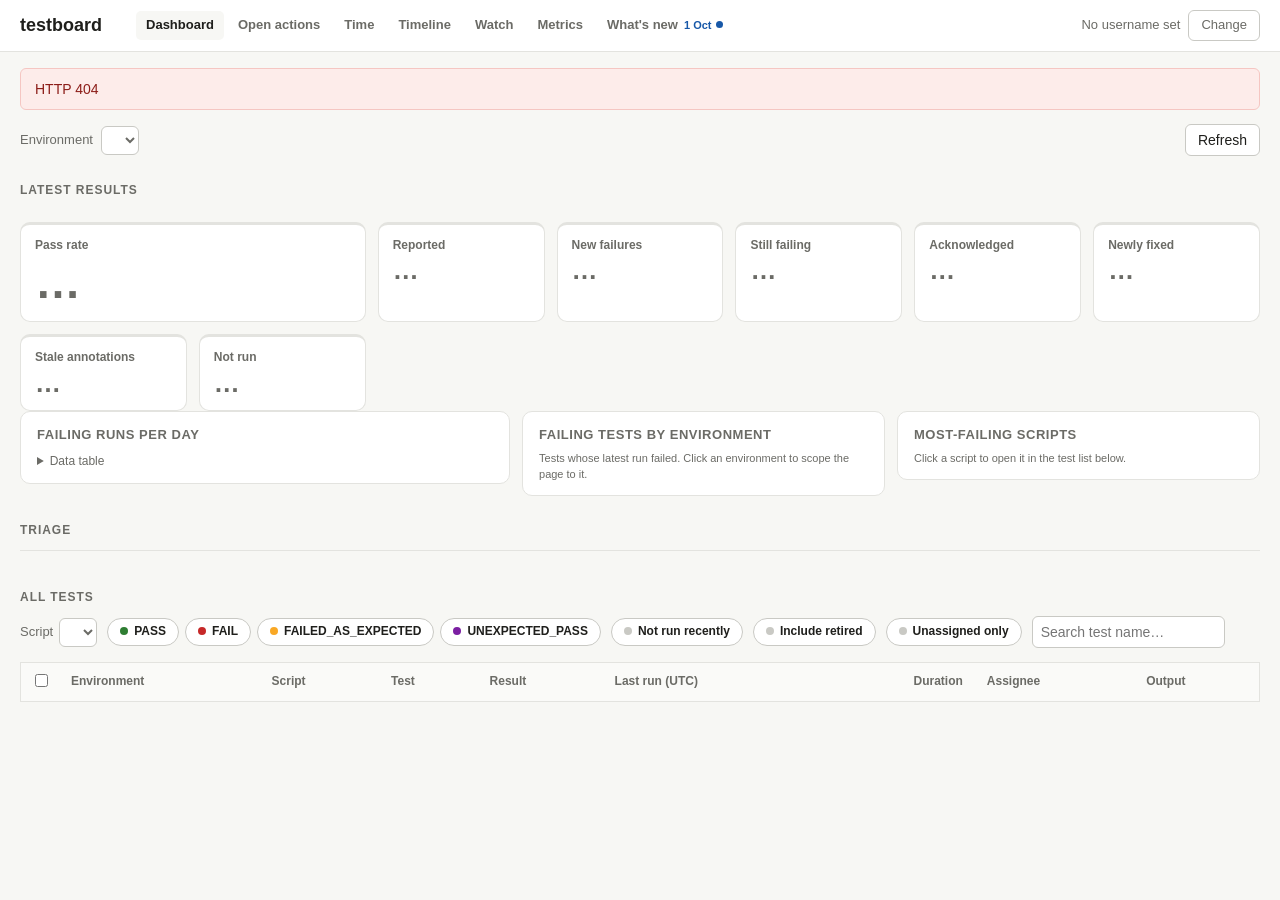
==== commit 154a201c: "WP-40 (4): the frontend half of acknowledged failures A tester can now acknowledge a failing test fo" ====
--- a/static/index.html
+++ b/static/index.html
@@ -121,6 +121,7 @@
         <div class="tile tile-skeleton"><span class="tile-label">Reported</span><span class="tile-value">…</span></div>
         <div class="tile tile-skeleton"><span class="tile-label">New failures</span><span class="tile-value">…</span></div>
         <div class="tile tile-skeleton"><span class="tile-label">Still failing</span><span class="tile-value">…</span></div>
+        <div class="tile tile-skeleton"><span class="tile-label">Acknowledged</span><span class="tile-value">…</span></div>
         <div class="tile tile-skeleton"><span class="tile-label">Newly fixed</span><span class="tile-value">…</span></div>
         <div class="tile tile-skeleton"><span class="tile-label">Stale annotations</span><span class="tile-value">…</span></div>
         <div class="tile tile-skeleton"><span class="tile-label">Not run</span><span class="tile-value">…</span></div>
--- a/static/style.css
+++ b/static/style.css
@@ -941,6 +941,58 @@
 }
 
 .kf-reason { font-size: 13px; color: var(--ink); }
+
+/* Acknowledged failures (WP-40): the same annotation shape as a known
+ * failure, in the "owned, time-boxed" accent so the two never read as
+ * one thing. */
+.known-failure.acknowledged {
+  flex-wrap: wrap;
+  border-color: var(--grid);
+  border-left-color: #b8860b;
+}
+
+.ack-reason-input {
+  flex: 1 1 220px;
+  min-width: 160px;
+}
+
+.review-days-input,
+.selection-days-input {
+  width: 3.2em;
+  text-align: center;
+}
+
+.review-unit {
+  font-size: 12px;
+  color: var(--muted);
+}
+
+.ack-line {
+  font-size: 13px;
+  margin-right: 8px;
+}
+
+/* A small pill beside a result chip: this failure is acknowledged. */
+.ack-tag {
+  display: inline-block;
+  margin-left: 6px;
+  padding: 1px 7px;
+  border: 1px solid var(--grid);
+  border-radius: 999px;
+  font-size: 11px;
+  color: var(--muted);
+  white-space: nowrap;
+}
+
+/* An acknowledgment that has run out while the test still fails. */
+.ack-expired {
+  color: var(--c-fail);
+  font-weight: 600;
+}
+
+#expiring-section .section-head button {
+  margin-left: auto;
+}
 
 /* ---------------- inline assignment ---------------- */
 
@@ -2370,6 +2422,7 @@
 
 .selection-assign-btn:disabled,
 .selection-comment-btn:disabled,
+.selection-ack-btn:disabled,
 .selection-unassign-btn:disabled {
   opacity: 0.6;
   cursor: not-allowed;
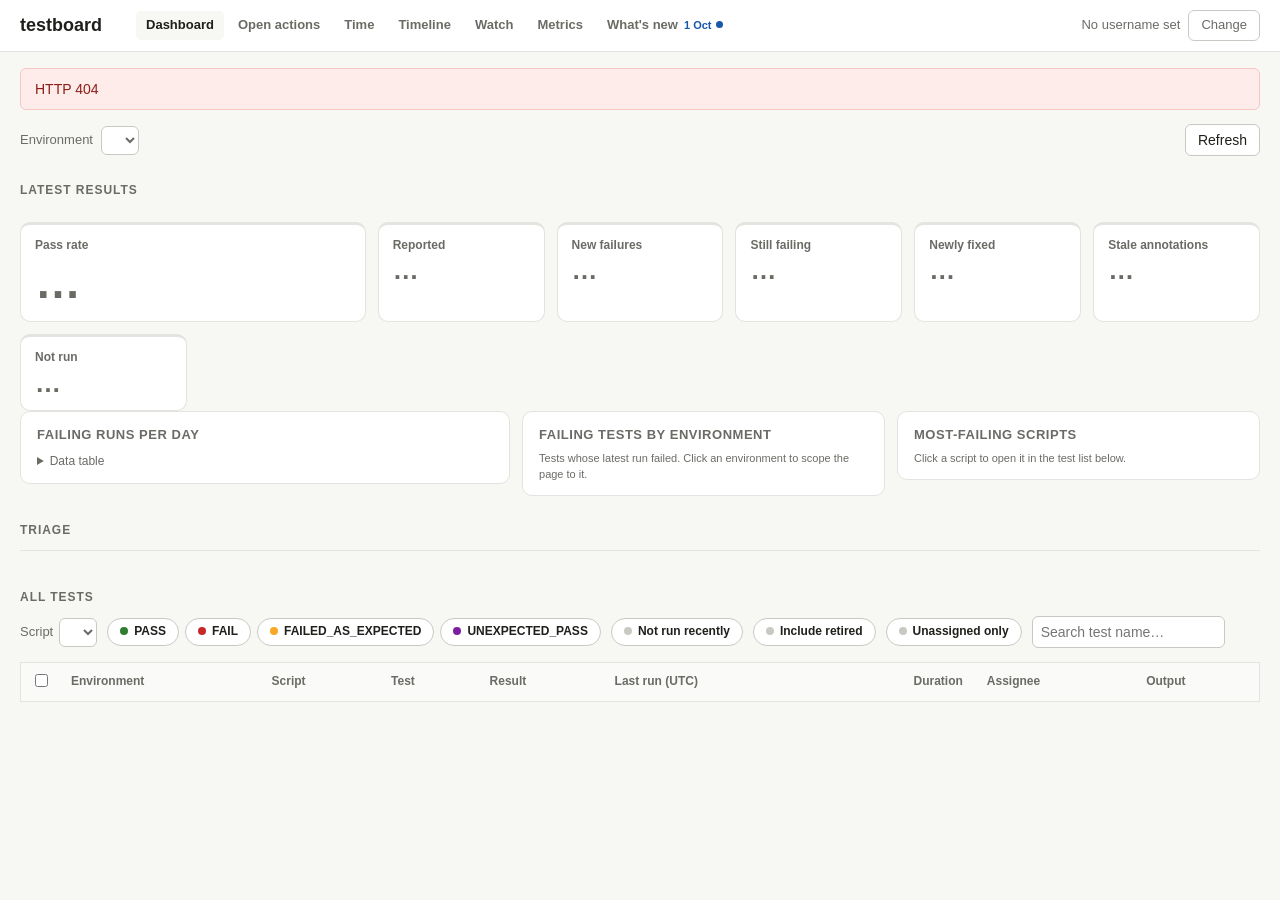
==== commit 039a8d81: "WP-40 amended after the first walkthrough: muted, hours, the bar, the Muted tab The user's words, in" ====
--- a/static/index.html
+++ b/static/index.html
@@ -121,7 +121,6 @@
         <div class="tile tile-skeleton"><span class="tile-label">Reported</span><span class="tile-value">…</span></div>
         <div class="tile tile-skeleton"><span class="tile-label">New failures</span><span class="tile-value">…</span></div>
         <div class="tile tile-skeleton"><span class="tile-label">Still failing</span><span class="tile-value">…</span></div>
-        <div class="tile tile-skeleton"><span class="tile-label">Acknowledged</span><span class="tile-value">…</span></div>
         <div class="tile tile-skeleton"><span class="tile-label">Newly fixed</span><span class="tile-value">…</span></div>
         <div class="tile tile-skeleton"><span class="tile-label">Stale annotations</span><span class="tile-value">…</span></div>
         <div class="tile tile-skeleton"><span class="tile-label">Not run</span><span class="tile-value">…</span></div>
--- a/static/style.css
+++ b/static/style.css
@@ -660,6 +660,17 @@
 
 .fill-fail { background: var(--c-fail); }
 
+/* WP-40: the muted failures, as a grey extension of a failing bar. The
+   track becomes a flex row only when there is one, so every other bar
+   chart is untouched; the 2px gap is the chart rules' surface gap. */
+.bar-track-split { display: flex; gap: 2px; }
+
+.bar-track-split .bar-fill { flex: none; }
+
+.bar-fill-open { border-radius: 0; }
+
+.bar-muted { background: var(--muted); opacity: 0.55; }
+
 .bar-value {
   font-size: 12px;
   font-weight: 600;
@@ -942,24 +953,24 @@
 
 .kf-reason { font-size: 13px; color: var(--ink); }
 
-/* Acknowledged failures (WP-40): the same annotation shape as a known
+/* Muted tests (WP-40): the same annotation shape as a known
  * failure, in the "owned, time-boxed" accent so the two never read as
  * one thing. */
-.known-failure.acknowledged {
+.known-failure.is-muted {
   flex-wrap: wrap;
   border-color: var(--grid);
   border-left-color: #b8860b;
 }
 
-.ack-reason-input {
+.mute-reason-input {
   flex: 1 1 220px;
   min-width: 160px;
 }
 
-.review-days-input,
-.selection-days-input {
-  width: 3.2em;
-  text-align: center;
+.review-duration-select,
+.selection-duration-select {
+  font: inherit;
+  padding: 4px 6px;
 }
 
 .review-unit {
@@ -967,13 +978,13 @@
   color: var(--muted);
 }
 
-.ack-line {
+.mute-line {
   font-size: 13px;
   margin-right: 8px;
 }
 
-/* A small pill beside a result chip: this failure is acknowledged. */
-.ack-tag {
+/* A small pill beside a result chip: this failure is muted. */
+.mute-tag {
   display: inline-block;
   margin-left: 6px;
   padding: 1px 7px;
@@ -984,13 +995,13 @@
   white-space: nowrap;
 }
 
-/* An acknowledgment that has run out while the test still fails. */
-.ack-expired {
+/* A mute that has run out while the test still fails. */
+.mute-expired {
   color: var(--c-fail);
   font-weight: 600;
 }
 
-#expiring-section .section-head button {
+#expiring-section .section-head select {
   margin-left: auto;
 }
 
@@ -2171,6 +2182,13 @@
 
 .watch-stat-label { font-size: 11px; color: var(--muted); }
 
+/* "(+3 muted)" beside a failing figure (WP-40). */
+.watch-stat-muted {
+  font-size: 12px;
+  font-weight: 400;
+  color: var(--muted);
+}
+
 /* A stream card's "N failing in <name>" headline, between the hero
    and the supporting stats. */
 .watch-card-headline {
@@ -2422,7 +2440,7 @@
 
 .selection-assign-btn:disabled,
 .selection-comment-btn:disabled,
-.selection-ack-btn:disabled,
+.selection-mute-btn:disabled,
 .selection-unassign-btn:disabled {
   opacity: 0.6;
   cursor: not-allowed;
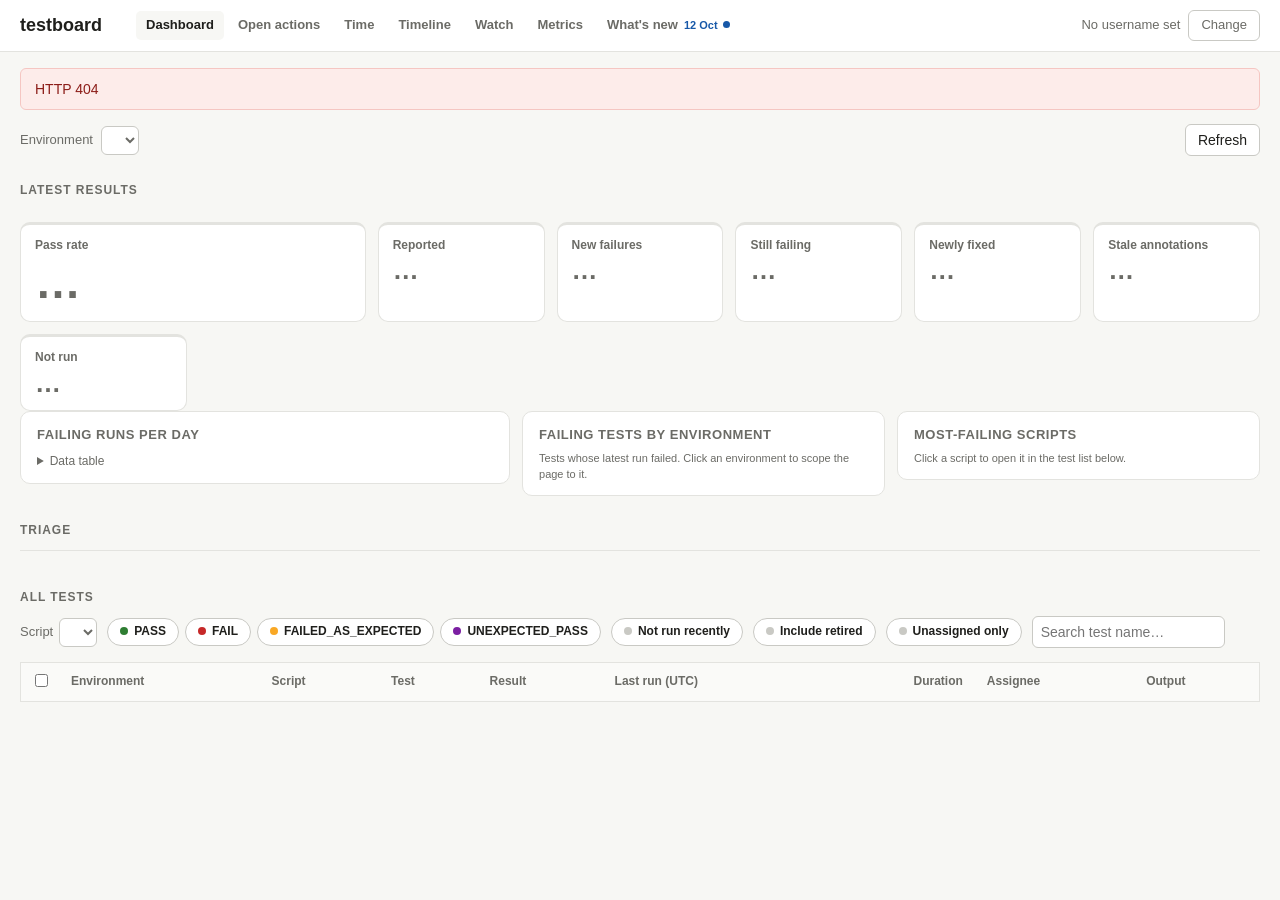
==== commit 99e09dee: "WP-43 item 2: the dashboard's charts split assigned from unassigned The three charts on the home das" ====
--- a/static/index.html
+++ b/static/index.html
@@ -130,19 +130,23 @@
     <!-- ============ Charts ============ -->
     <section id="charts-section" aria-label="Charts">
       <div class="chart-grid">
-        <div class="card">
+        <div class="card" id="trend-card">
           <!-- Per DAY, not per night: a suite can run more than once in
                a day, and this chart counts runs in a calendar day. Open a
                suite's page for its individual executions. -->
           <h3>Failing runs per day</h3>
           <div id="trend-chart"></div>
+          <p id="trend-split-caption" class="chart-caption" hidden>Assigned and muted are as they stand now: a day's columns recolour as tests are taken.</p>
           <details>
             <summary>Data table</summary>
-            <table class="data-table small">
+            <table class="data-table small" id="trend-table">
               <thead>
                 <tr>
                   <th>Day</th>
                   <th class="num">Failed</th>
+                  <th class="num trend-split-col" hidden>Unassigned</th>
+                  <th class="num trend-split-col" hidden>Assigned</th>
+                  <th class="num trend-split-col" hidden>Muted</th>
                   <th class="num">Unexpected pass</th>
                   <th class="num">Runs</th>
                 </tr>
--- a/static/style.css
+++ b/static/style.css
@@ -5,6 +5,7 @@
   --c-fail: #c62828;
   --c-fae: #f9a825;
   --c-up: #7b1fa2;
+  --c-assigned: #3b6cc0;  /* WP-43: failing, and someone has it; no result colour */
   --ink: #1f1f1c;
   --muted: #6b6b66;
   --border: #e3e3df;
@@ -404,6 +405,10 @@
   pointer-events: none;
   transition: opacity 0.15s ease;
 }
+
+/* WP-43: the trend card's own dim inside a dimmed section is one dim,
+   not two. */
+.is-loading .is-loading { opacity: 1; }
 
 /* ---------- Toolbar (the one filter row) ---------- */
 
@@ -570,11 +575,15 @@
 .swatch-up, .legend-swatch.swatch-up { background: var(--c-up); }
 .swatch-pass, .legend-swatch.swatch-pass { background: var(--c-pass); }
 .swatch-fae, .legend-swatch.swatch-fae { background: var(--c-fae); }
+.swatch-assigned, .legend-swatch.swatch-assigned { background: var(--c-assigned); }
+.swatch-muted, .legend-swatch.swatch-muted { background: var(--muted); opacity: 0.55; }
 
 .seg-fail { fill: var(--c-fail); }
 .seg-up { fill: var(--c-up); }
 .seg-pass { fill: var(--c-pass); }
 .seg-fae { fill: var(--c-fae); }
+.seg-assigned { fill: var(--c-assigned); }
+.seg-muted { fill: var(--muted); opacity: 0.55; }
 
 .trend-band.is-hover .seg { filter: brightness(1.18); }
 
@@ -671,6 +680,10 @@
 
 .bar-muted { background: var(--muted); opacity: 0.55; }
 
+/* WP-43: the failing tests someone has, between the unassigned red and
+   the muted grey. */
+.bar-assigned { background: var(--c-assigned); }
+
 .bar-value {
   font-size: 12px;
   font-weight: 600;
@@ -715,6 +728,8 @@
 .tt-key.swatch-up { background: var(--c-up); }
 .tt-key.swatch-pass { background: var(--c-pass); }
 .tt-key.swatch-fae { background: var(--c-fae); }
+.tt-key.swatch-assigned { background: var(--c-assigned); }
+.tt-key.swatch-muted { background: var(--muted); opacity: 0.55; }
 
 .tt-value {
   font-weight: 650;
@@ -973,11 +988,6 @@
   padding: 4px 6px;
 }
 
-.review-unit {
-  font-size: 12px;
-  color: var(--muted);
-}
-
 .mute-line {
   font-size: 13px;
   margin-right: 8px;
@@ -1114,6 +1124,10 @@
 }
 
 .review-btn:hover { background: #eef4fc; }
+
+/* Copy output, while there is nothing to copy yet (loading, a failed
+   fetch, a run that captured no output). After :hover so it wins. */
+.review-btn:disabled { opacity: 0.5; cursor: default; background: #fff; }
 
 .review-btn[aria-expanded="true"] {
   background: var(--accent-link);
@@ -2441,6 +2455,7 @@
 .selection-assign-btn:disabled,
 .selection-comment-btn:disabled,
 .selection-mute-btn:disabled,
+.selection-unmute-btn:disabled,
 .selection-unassign-btn:disabled {
   opacity: 0.6;
   cursor: not-allowed;
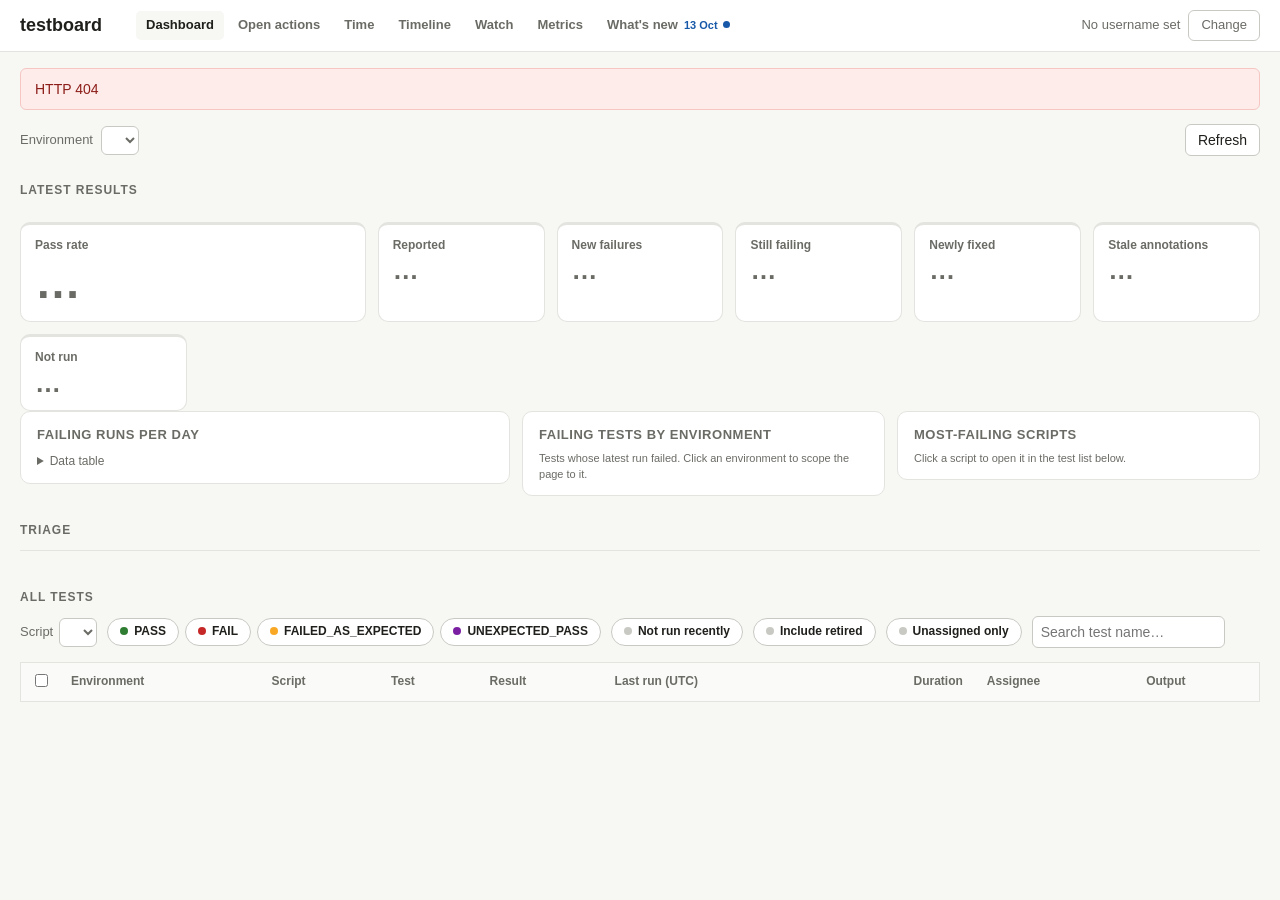
==== commit 16b3e54e: "WP-44 item 7: the mark's state on Home and on every row The board now shows where a marked test stan" ====
--- a/static/index.html
+++ b/static/index.html
@@ -187,6 +187,9 @@
         <div>
           <strong>All clear.</strong>
           <span class="muted">No new failures, nothing still failing, no stale annotations.</span>
+          <!-- What the claim leaves out: the failing tests that are muted
+               or flaking, filled by app.js; hidden when there are none. -->
+          <div id="all-clear-aside" class="muted" hidden></div>
         </div>
       </div>
       <div class="table-wrap">
--- a/static/style.css
+++ b/static/style.css
@@ -6,6 +6,12 @@
   --c-fae: #f9a825;
   --c-up: #7b1fa2;
   --c-assigned: #3b6cc0;  /* WP-43: failing, and someone has it; no result colour */
+  /* WP-44: a marked test failing under its cadence. Two steps of one
+     mauve: the chart segment, and a darker step for chips, row edges
+     and pressed toggles, where white text needs 4.5:1 (4.85 here; the
+     chart step gives 4.15). */
+  --c-flaking: #a66993;
+  --c-flaking-strong: #8f638b;
   --ink: #1f1f1c;
   --muted: #6b6b66;
   --border: #e3e3df;
@@ -184,6 +190,9 @@
 .chip.result-unexpected-pass,
 .toggle.result-unexpected-pass[aria-pressed="true"] { background: var(--c-up); color: #fff; border-color: transparent; }
 
+/* FLAKING is a displayed result, never a wire one (api.js's displayResult). */
+.chip.result-flaking { background: var(--c-flaking-strong); color: #fff; border-color: transparent; }
+
 /* ---------- Filters ---------- */
 
 .filter-row {
@@ -289,6 +298,7 @@
 tr.result-fail { box-shadow: inset 3px 0 0 var(--c-fail); }
 tr.result-failed-as-expected { box-shadow: inset 3px 0 0 var(--c-fae); }
 tr.result-unexpected-pass { box-shadow: inset 3px 0 0 var(--c-up); }
+tr.result-flaking { box-shadow: inset 3px 0 0 var(--c-flaking-strong); }
 
 /* ---------- Detail page ---------- */
 
@@ -577,6 +587,7 @@
 .swatch-fae, .legend-swatch.swatch-fae { background: var(--c-fae); }
 .swatch-assigned, .legend-swatch.swatch-assigned { background: var(--c-assigned); }
 .swatch-muted, .legend-swatch.swatch-muted { background: var(--muted); opacity: 0.55; }
+.swatch-flaking, .legend-swatch.swatch-flaking { background: var(--c-flaking); }
 
 .seg-fail { fill: var(--c-fail); }
 .seg-up { fill: var(--c-up); }
@@ -684,6 +695,10 @@
    the muted grey. */
 .bar-assigned { background: var(--c-assigned); }
 
+/* WP-44: the flaking failures, after the muted grey, in the chart step
+   of the mauve (chips and row edges take the strong one). */
+.bar-flaking { background: var(--c-flaking); }
+
 .bar-value {
   font-size: 12px;
   font-weight: 600;
@@ -730,6 +745,7 @@
 .tt-key.swatch-fae { background: var(--c-fae); }
 .tt-key.swatch-assigned { background: var(--c-assigned); }
 .tt-key.swatch-muted { background: var(--muted); opacity: 0.55; }
+.tt-key.swatch-flaking { background: var(--c-flaking); }
 
 .tt-value {
   font-weight: 650;
@@ -977,13 +993,40 @@
   border-left-color: #b8860b;
 }
 
-.mute-reason-input {
+/* A flaky mark (WP-44): the same annotation, edged in the flaking
+ * colour. The sentence takes a line of its own so the controls wrap
+ * under it rather than beside a long title. */
+.known-failure.is-flaky {
+  flex-wrap: wrap;
+  border-color: var(--grid);
+  border-left-color: var(--c-flaking-strong);
+}
+
+.flaky-sentence {
+  flex: 1 0 100%;
+  font-size: 13px;
+}
+
+/* The Flakiness card's mark: the mark in words, or the button that
+ * opens the form to make one, which wraps inside the card. */
+.flaky-mark {
+  display: flex;
+  flex-wrap: wrap;
+  align-items: center;
+  gap: 8px;
+  margin-top: 10px;
+}
+
+.mute-reason-input,
+.flaky-reason-input {
   flex: 1 1 220px;
   min-width: 160px;
 }
 
 .review-duration-select,
-.selection-duration-select {
+.selection-duration-select,
+.review-cadence-select,
+.selection-cadence-select {
   font: inherit;
   padding: 4px 6px;
 }
@@ -993,8 +1036,10 @@
   margin-right: 8px;
 }
 
-/* A small pill beside a result chip: this failure is muted. */
-.mute-tag {
+/* A small pill beside a result chip: this failure is muted, or this
+ * test carries a flaky mark it is not FLAKING under right now. */
+.mute-tag,
+.flaky-tag {
   display: inline-block;
   margin-left: 6px;
   padding: 1px 7px;
@@ -1329,6 +1374,7 @@
 .chip.chip-ghost.result-fail { border-color: var(--c-fail); color: var(--c-fail); }
 .chip.chip-ghost.result-failed-as-expected { border-color: var(--c-fae); color: #8a6d00; }
 .chip.chip-ghost.result-unexpected-pass { border-color: var(--c-up); color: var(--c-up); }
+.chip.chip-ghost.result-flaking { border-color: var(--c-flaking-strong); color: var(--c-flaking-strong); }
 
 /* The arrow between a previous and current result. Muted on purpose:
    it is punctuation, not data. */
@@ -2456,6 +2502,8 @@
 .selection-comment-btn:disabled,
 .selection-mute-btn:disabled,
 .selection-unmute-btn:disabled,
+.selection-flaky-btn:disabled,
+.selection-unmark-btn:disabled,
 .selection-unassign-btn:disabled {
   opacity: 0.6;
   cursor: not-allowed;
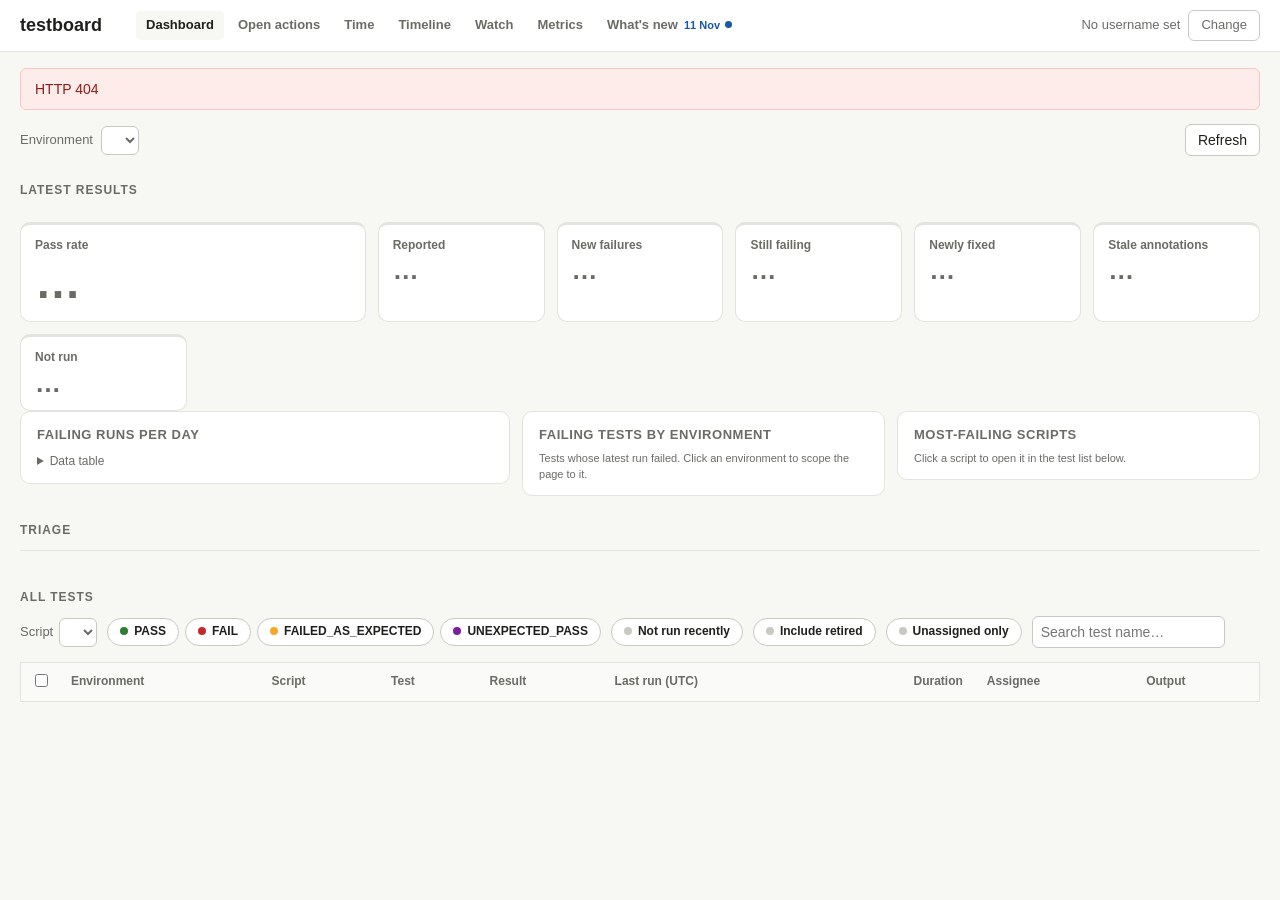
==== commit e10a0f91: "WP-44 item 9: the Flaky tab, the FLAKING filter and the lists that follow the mark The pages now use" ====
--- a/static/index.html
+++ b/static/index.html
@@ -136,7 +136,7 @@
                suite's page for its individual executions. -->
           <h3>Failing runs per day</h3>
           <div id="trend-chart"></div>
-          <p id="trend-split-caption" class="chart-caption" hidden>Assigned and muted are as they stand now: a day's columns recolour as tests are taken.</p>
+          <p id="trend-split-caption" class="chart-caption" hidden>Assigned and muted are as they stand now: a day's columns recolour as tests are taken.<span id="trend-mark-caption" hidden></span></p>
           <details>
             <summary>Data table</summary>
             <table class="data-table small" id="trend-table">
@@ -147,6 +147,7 @@
                   <th class="num trend-split-col" hidden>Unassigned</th>
                   <th class="num trend-split-col" hidden>Assigned</th>
                   <th class="num trend-split-col" hidden>Muted</th>
+                  <th class="num trend-mark-col" hidden>Flaking</th>
                   <th class="num">Unexpected pass</th>
                   <th class="num">Runs</th>
                 </tr>
@@ -182,6 +183,9 @@
            A column of identical values is noise, and noise is what made
            these tables misread in the first place. -->
       <p id="queue-result-note" class="queue-result-note" hidden></p>
+      <!-- The Flaky tab's order and its "N flaking now" link (WP-44),
+           filled by app.js on that tab only. -->
+      <p id="queue-flaky-note" class="queue-result-note queue-flaky-note" hidden></p>
       <div id="all-clear" class="all-clear" hidden>
         <span class="all-clear-mark" aria-hidden="true">✓</span>
         <div>
@@ -200,6 +204,8 @@
       </div>
       <p id="queue-empty" class="empty-state" hidden></p>
       <p id="queue-cap-note" class="muted cap-note" hidden></p>
+      <!-- The Flaky tab's pager: its list is paged by the server. -->
+      <button id="queue-more" class="queue-more" type="button" hidden>Show more</button>
     </section>
 
     <!-- ============ All tests (browse) ============ -->
--- a/static/style.css
+++ b/static/style.css
@@ -190,8 +190,10 @@
 .chip.result-unexpected-pass,
 .toggle.result-unexpected-pass[aria-pressed="true"] { background: var(--c-up); color: #fff; border-color: transparent; }
 
-/* FLAKING is a displayed result, never a wire one (api.js's displayResult). */
-.chip.result-flaking { background: var(--c-flaking-strong); color: #fff; border-color: transparent; }
+/* FLAKING is a displayed result, never a wire one (api.js's displayResult),
+   and a browse filter value (WP-44): the pressed toggle takes the strong step. */
+.chip.result-flaking,
+.toggle.result-flaking[aria-pressed="true"] { background: var(--c-flaking-strong); color: #fff; border-color: transparent; }
 
 /* ---------- Filters ---------- */
 
@@ -238,6 +240,7 @@
 .toggle.result-fail::before { background: var(--c-fail); }
 .toggle.result-failed-as-expected::before { background: var(--c-fae); }
 .toggle.result-unexpected-pass::before { background: var(--c-up); }
+.toggle.result-flaking::before { background: var(--c-flaking-strong); }
 
 .toggle[aria-pressed="true"]::before { background: rgba(255, 255, 255, 0.85); }
 .toggle.result-failed-as-expected[aria-pressed="true"]::before { background: rgba(0, 0, 0, 0.45); }
@@ -595,6 +598,7 @@
 .seg-fae { fill: var(--c-fae); }
 .seg-assigned { fill: var(--c-assigned); }
 .seg-muted { fill: var(--muted); opacity: 0.55; }
+.seg-flaking { fill: var(--c-flaking); }
 
 .trend-band.is-hover .seg { filter: brightness(1.18); }
 
@@ -861,7 +865,7 @@
 .browse-footer .muted { font-size: 12px; }
 
 /* Plain-toggle (Not run recently) active state. */
-.toggle[aria-pressed="true"]:not(.result-pass):not(.result-fail):not(.result-failed-as-expected):not(.result-unexpected-pass) {
+.toggle[aria-pressed="true"]:not(.result-pass):not(.result-fail):not(.result-failed-as-expected):not(.result-unexpected-pass):not(.result-flaking) {
   background: var(--ink);
   color: #fff;
   border-color: transparent;
@@ -1037,9 +1041,11 @@
 }
 
 /* A small pill beside a result chip: this failure is muted, or this
- * test carries a flaky mark it is not FLAKING under right now. */
+ * test carries a flaky mark it is not FLAKING under right now, or (the
+ * Flaky tab) the marked test is retired. */
 .mute-tag,
-.flaky-tag {
+.flaky-tag,
+.retired-tag {
   display: inline-block;
   margin-left: 6px;
   padding: 1px 7px;
@@ -1438,6 +1444,13 @@
   color: var(--muted);
 }
 
+/* The Flaky tab's order and its "N flaking now" link (WP-44): two
+   phrases that wrap at narrow widths rather than overflow. */
+.queue-flaky-note { flex-wrap: wrap; }
+
+/* The Flaky tab's pager, under its table. */
+.queue-more { margin: 10px 0 0; }
+
 /* ---------- Time drill-down (time.html) ---------- */
 
 /* ONE hue, and deliberately not from the result palette: this is
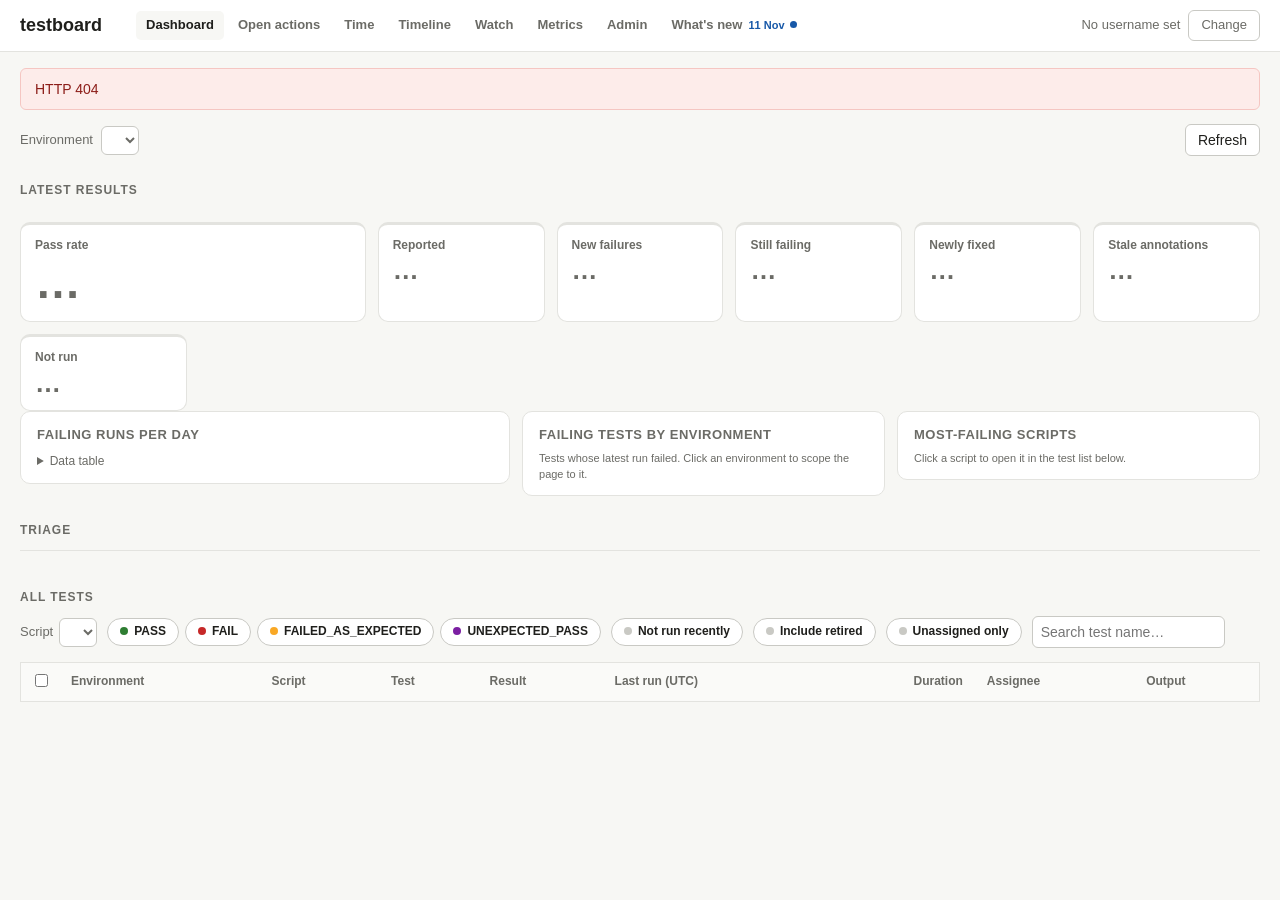
==== commit 8ba79539: "WP-44 item 25: the Admin page, and where a flaky default is set The two settings sections at the foo" ====
--- a/static/index.html
+++ b/static/index.html
@@ -34,6 +34,7 @@
       <a href="timeline.html">Timeline</a>
       <a href="watch.html">Watch</a>
       <a href="metrics.html">Metrics</a>
+      <a href="admin.html">Admin</a>
       <a id="nav-whatsnew" href="whatsnew.html">What's new</a>
     </nav>
     <span id="product-switcher" class="product-switcher" data-host-managed
@@ -183,9 +184,6 @@
            A column of identical values is noise, and noise is what made
            these tables misread in the first place. -->
       <p id="queue-result-note" class="queue-result-note" hidden></p>
-      <!-- The Flaky tab's order and its "N flaking now" link (WP-44),
-           filled by app.js on that tab only. -->
-      <p id="queue-flaky-note" class="queue-result-note queue-flaky-note" hidden></p>
       <div id="all-clear" class="all-clear" hidden>
         <span class="all-clear-mark" aria-hidden="true">✓</span>
         <div>
@@ -204,8 +202,6 @@
       </div>
       <p id="queue-empty" class="empty-state" hidden></p>
       <p id="queue-cap-note" class="muted cap-note" hidden></p>
-      <!-- The Flaky tab's pager: its list is paged by the server. -->
-      <button id="queue-more" class="queue-more" type="button" hidden>Show more</button>
     </section>
 
     <!-- ============ All tests (browse) ============ -->
--- a/static/style.css
+++ b/static/style.css
@@ -1006,13 +1006,23 @@
   border-left-color: var(--c-flaking-strong);
 }
 
+/* The same slot offering a mark on an unmarked test, quieter than the
+ * mark: no tint, a neutral edge and a muted label, so an unmarked
+ * passing test's page carries no caution-coloured box. */
+.known-failure.is-flaky.is-offer {
+  border-left-color: var(--grid);
+  background: none;
+}
+
+.known-failure.is-flaky.is-offer .kf-label { color: var(--muted); }
+
 .flaky-sentence {
   flex: 1 0 100%;
   font-size: 13px;
 }
 
-/* The Flakiness card's mark: the mark in words, or the button that
- * opens the form to make one, which wraps inside the card. */
+/* The Flakiness card's mark: the mark in words, or the link that opens
+ * the form in the header's slot. */
 .flaky-mark {
   display: flex;
   flex-wrap: wrap;
@@ -1022,7 +1032,8 @@
 }
 
 .mute-reason-input,
-.flaky-reason-input {
+.flaky-reason-input,
+.env-default-reason {
   flex: 1 1 220px;
   min-width: 160px;
 }
@@ -1030,7 +1041,8 @@
 .review-duration-select,
 .selection-duration-select,
 .review-cadence-select,
-.selection-cadence-select {
+.selection-cadence-select,
+.env-cadence-select {
   font: inherit;
   padding: 4px 6px;
 }
@@ -1041,11 +1053,9 @@
 }
 
 /* A small pill beside a result chip: this failure is muted, or this
- * test carries a flaky mark it is not FLAKING under right now, or (the
- * Flaky tab) the marked test is retired. */
+ * test carries a flaky mark it is not FLAKING under right now. */
 .mute-tag,
-.flaky-tag,
-.retired-tag {
+.flaky-tag {
   display: inline-block;
   margin-left: 6px;
   padding: 1px 7px;
@@ -1395,20 +1405,7 @@
   font-size: 12px;
 }
 
-/* ---------- Manage people (open actions) ---------- */
-
-#people-section {
-  margin-top: 28px;
-}
-
-#people-heading {
-  cursor: pointer;
-  font-size: 13px;
-  font-weight: 600;
-  color: var(--muted);
-  text-transform: uppercase;
-  letter-spacing: 0.04em;
-}
+/* ---------- Admin: People, and the notes of both sections ---------- */
 
 .people-note {
   max-width: 62ch;
@@ -1443,13 +1440,6 @@
   font-size: 13px;
   color: var(--muted);
 }
-
-/* The Flaky tab's order and its "N flaking now" link (WP-44): two
-   phrases that wrap at narrow widths rather than overflow. */
-.queue-flaky-note { flex-wrap: wrap; }
-
-/* The Flaky tab's pager, under its table. */
-.queue-more { margin: 10px 0 0; }
 
 /* ---------- Time drill-down (time.html) ---------- */
 
@@ -1563,6 +1553,52 @@
    draws the eye to a row that is worth reading, and never carries the
    meaning on its own. */
 .env-none-counted { color: var(--c-fail); font-weight: 600; }
+
+/* The flaky default (flaky-default design §3 U2): the table's last
+   column, its History folded under it, and the editing row the table's
+   width beneath an environment's. The cell and the editing row wrap:
+   `.data-table td` is nowrap, and a free-text reason would otherwise
+   stretch the table as wide as it is long. */
+.data-table td.env-default-cell {
+  min-width: 14em;
+  max-width: 28em;
+  white-space: normal;
+  overflow-wrap: anywhere;
+}
+
+.data-table tr.env-default-editor td { white-space: normal; }
+
+.env-default-history summary {
+  cursor: pointer;
+  font-size: 12px;
+  color: var(--muted);
+}
+
+.env-default-history ul {
+  margin: 4px 0 0;
+  padding: 0;
+  list-style: none;
+  font-size: 12px;
+  color: var(--muted);
+}
+
+.env-default-controls {
+  display: flex;
+  align-items: center;
+  flex-wrap: wrap;
+  gap: 8px;
+}
+
+.env-default-label { font-weight: 600; }
+
+.env-default-effect { margin: 6px 0 0; font-size: 13px; }
+
+/* The row `admin.html?environment=<env>` names: outlined each time the
+   table is drawn, so the reader who followed a link finds it. */
+#envs-table tr.env-row-target {
+  outline: 2px solid var(--accent-link);
+  outline-offset: -2px;
+}
 
 
 /* ---------- What's new ---------- */
